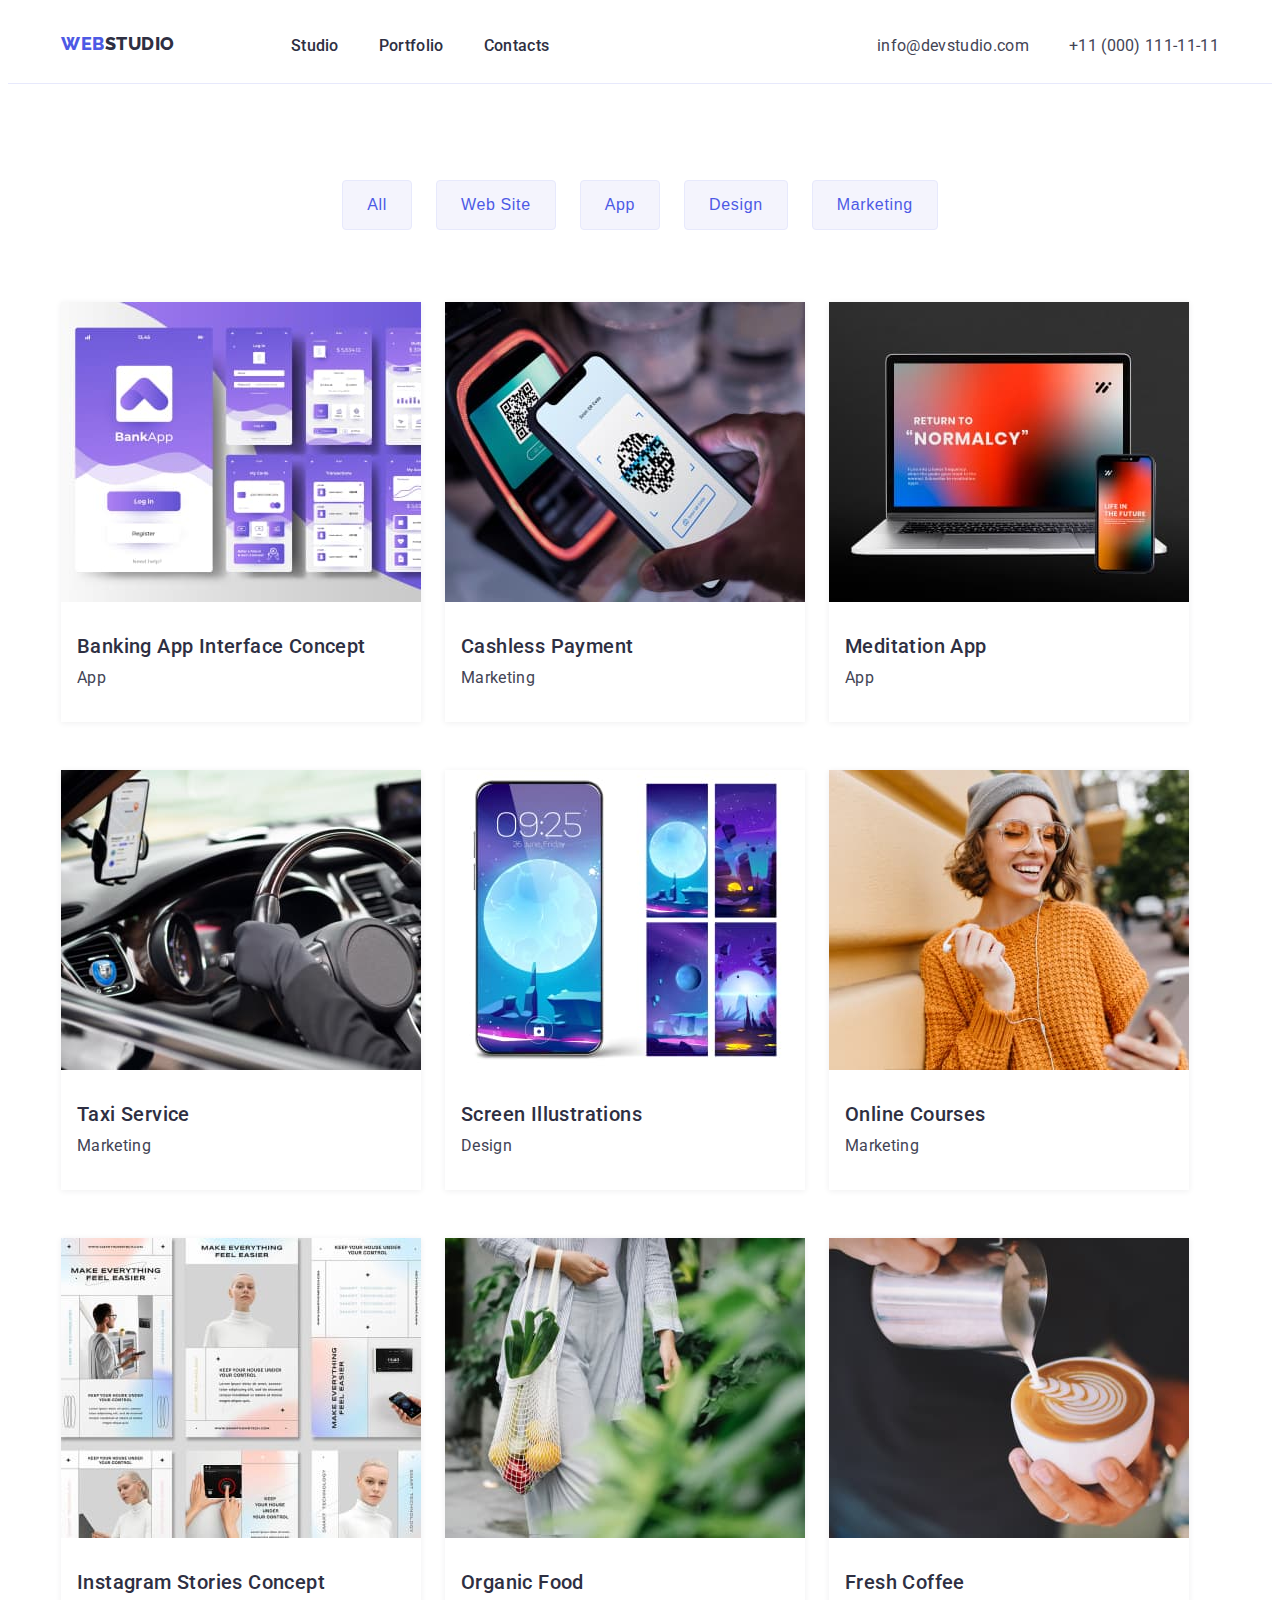
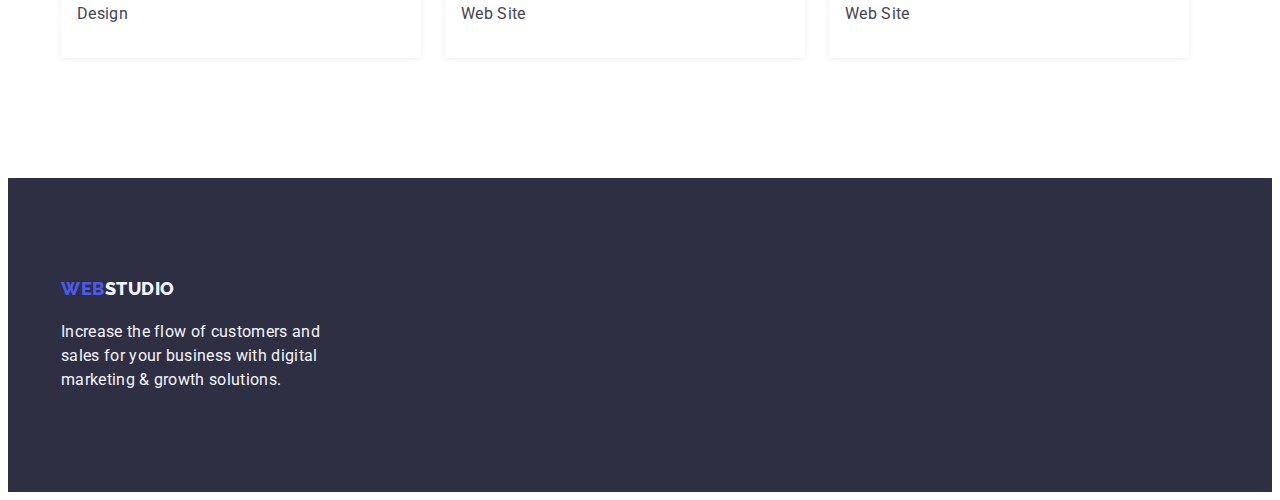
==== portfolio.html @ 256181fe "hw3" ====
<!DOCTYPE html>
<html lang="en">
  <head>
    <meta charset="UTF-8" />
    <meta name="viewport" content="width=device-width, initial-scale=1.0" />
    <title>20-10-2023HW</title>
    <link rel="preconnect" href="https://fonts.googleapis.com" />
    <link rel="preconnect" href="https://fonts.gstatic.com" crossorigin />
    <link
      href="https://fonts.googleapis.com/css2?family=Raleway:wght@800&family=Roboto:wght@400;500;700;900&display=swap"
      rel="stylesheet"
    />
    <link rel="stylesheet" href="./css/styles.css" />
    <link
      rel="stylesheet"
      href="https://cdnjs.cloudflare.com/ajax/libs/modern-normalize/2.0.0/modern-normalize.min.css"
      integrity="sha512-4xo8blKMVCiXpTaLzQSLSw3KFOVPWhm/TRtuPVc4WG6kUgjH6J03IBuG7JZPkcWMxJ5huwaBpOpnwYElP/m6wg=="
      crossorigin="anonymous"
      referrerpolicy="no-referrer"
    />
  </head>
  <body>
    <header class="header">
      <div class="container nav-container">
        <nav>
          <ul class="list nav-list">
            <li class="nav-list-item">
              <a href="index.html" class="link logo">WEB<span class="toplogo">STUDIO</span></a>
            </li>
            <li class="nav-list-item">
              <a href="studio.html" class="link nav-list-link">Studio</a>
            </li>
            <li class="nav-list-item">
              <a href="portfolio.html" class="link nav-list-link">Portfolio</a>
            </li>
            <li class="nav-list-item">
              <a href="contacts.html" class="link nav-list-link">Contacts</a>
            </li>
          </ul>
        </nav>
        <ul class="list contact-list">
          <li>
            <a href="mailto:info@devstudio.com" class="link contact-list-item"
              >info@devstudio.com</a
            >
          </li>
          <li>
            <a href="tel:+110001111111" class="link contact-list-item">+11 (000) 111-11-11</a>
          </li>
        </ul>
      </div>
    </header>
    <main>
      <section>
        <h2 hidden>Portfolio buttons filtr</h2>
        <ul class="list filtr-list">
          <li><button type="button" class="filtr-button">All</button></li>
          <li><button type="button" class="filtr-button">Web Site</button></li>
          <li><button type="button" class="filtr-button">App</button></li>
          <li><button type="button" class="filtr-button">Design</button></li>
          <li><button type="button" class="filtr-button">Marketing</button></li>
        </ul>
      </section>
      <section>
        <div class="container">
          <h1 hidden>Portfolio list</h1>
          <ul class="list portfolio-list">
            <li>
              <img src="./images/portfolio-images/img.jpg" alt="Banking app" />
              <div class="portfolio-text">
                <h2 class="h3">Banking App Interface Concept</h2>
                <p>App</p>
              </div>
            </li>
            <li>
              <img src="./images/portfolio-images/img2.jpg" alt="Customer pay by phone" />
              <div class="portfolio-text">
                <h2 class="h3">Cashless Payment</h2>
                <p>Marketing</p>
              </div>
            </li>
            <li>
              <img src="./images/portfolio-images/img3.jpg" alt="laptope and phone" />
              <div class="portfolio-text">
                <h2 class="h3">Meditation App</h2>
                <p>App</p>
              </div>
            </li>
            <li>
              <img src="./images/portfolio-images/img4.jpg" alt="Car inside" />
              <div class="portfolio-text">
                <h2 class="h3">Taxi Service</h2>
                <p>Marketing</p>
              </div>
            </li>
            <li>
              <img src="./images/portfolio-images/img5.jpg" alt="Phone screen" />
              <div class="portfolio-text">
                <h2 class="h3">Screen Illustrations</h2>
                <p>Design</p>
              </div>
            </li>
            <li>
              <img src="./images/portfolio-images/img6.jpg" alt="Laughing girl" />
              <div class="portfolio-text">
                <h2 class="h3">Online Courses</h2>
                <p>Marketing</p>
              </div>
            </li>
            <li>
              <img src="./images/portfolio-images/img7.jpg" alt="Instagram stories" />
              <div class="portfolio-text">
                <h2 class="h3">Instagram Stories Concept</h2>
                <p>Design</p>
              </div>
            </li>
            <li>
              <img src="./images/portfolio-images/img8.jpg" alt="girl with fruicts" />
              <div class="portfolio-text">
                <h2 class="h3">Organic Food</h2>
                <p>Web Site</p>
              </div>
            </li>
            <li>
              <img src="./images/portfolio-images/img9.jpg" alt="latte art" />
              <div class="portfolio-text">
                <h2 class="h3">Fresh Coffee</h2>
                <p>Web Site</p>
              </div>
            </li>
          </ul>
        </div>
      </section>
    </main>
    <footer class="footer">
      <div class="container">
        <div>
          <a href="./index.html" class="logo link">WEB<span class="bot-logo">STUDIO</span></a>
          <p class="bot-text">
            Increase the flow of customers and sales for your business with digital marketing &
            growth solutions.
          </p>
        </div>
      </div>
    </footer>
  </body>
</html>
---- css/styles.css ----
:root {
  --color-iris-primaryBrand: #4d5ae5;
  --color-ocean-pressedSeat: #404bbf;
  --color-navyBlue-Dark: #2e2f42;
  --color-Green-Success: #31d0aa;
  --color-Slate-text: #434455;
  --color-lightSlate-Subtletext: #8e8f99;
  --color-cornflower-accent: #e7e9fc;
  --color-cloud-light: #f4f4fd;
  --color-navybluemodal-modalOverlay: #2e2f42;
  --color-white: #ffffff;
  --main-font: 'Roboto', sans-serif;
}

body {
  font-family: var(--main-font);
  font-size: 16px;
  font-style: normal;
  font-weight: 400;
  line-height: 1.5;
  letter-spacing: 0.32px;

  color: var(--color-Slate-text);
}
/* Ult */
.link {
  text-decoration: none;
}

.list {
  list-style: none;
}

.container {
  width: 1158px;
  padding-left: 15px;
  padding-right: 15px;
  margin-left: auto;
  margin-right: auto;
}

h1,
h2,
h3,
h4,
p,
ul {
  margin: 0;
  padding: 0;
}

button {
  cursor: pointer;
}

img {
  display: block;
}

.section {
  padding-top: 120px;
  padding-bottom: 120px;
}
/* /Ult */

/* Header  */

.header {
  border-bottom: 1px solid var(--color-cornflower-accent);
}

.nav-container {
  display: flex;
}

.logo {
  font-family: 'Raleway', sans-serif;
  font-size: 18px;
  font-weight: 800;
  line-height: 1.16;
  letter-spacing: 0.54px;
  text-transform: uppercase;
  color: var(--color-iris-primaryBrand);
}

.toplogo {
  color: var(--color-navyBlue-Dark);
}

.nav-list {
  display: flex;
}

.nav-list-item > .link:hover,
.nav-list-item > .link:focus {
  color: var(--color-Slate-text);
}

.nav-list-item > .link:active,
.contact-list-item:active {
  color: var(--color-iris-primaryBrand);
}

.nav-list-item:first-child {
  margin-right: 76px;
}

.nav-list-item > .link {
  display: inline-block;
  padding-top: 25.5px;
  padding-bottom: 25.5px;
}

.nav-list-item:not(:first-child) {
  margin-left: 40px;
}

.nav-list-link {
  color: var(--NAVY-BLUE, #2e2f42);
  font-weight: 500;
  line-height: 1.5;
  letter-spacing: 0.32px;
}

.contact-list {
  display: flex;
  margin-left: auto;
}

.contact-list-item {
  display: inline-block;
  padding-top: 25.5px;
  padding-bottom: 25.5px;
  color: inherit;
}

.contact-list-item:last-child {
  margin-left: 40px;
}
/* /header  */
/* Hero  */
.h1 {
  display: block;
  width: 496px;
  margin-left: auto;
  margin-right: auto;
  text-align: center;
  font-size: 56px;
  font-weight: 700;
  line-height: 1.07;
  letter-spacing: 1.12px;
  color: var(--color-white);
}

.hero-section {
  background-color: var(--color-navyBlue-Dark);
  padding-top: 188px;
  padding-left: 15px;
  padding-right: 15px;
  padding-bottom: 188px;
}

.heroButton {
  display: block;
  margin-left: auto;
  margin-right: auto;
  margin-top: 48px;
  padding: 16px 32px;
  border-radius: 4px;
  border: none;
  box-shadow: 0px 4px 4px 0px rgba(0, 0, 0, 0.15);

  color: var(--color-white);
  background-color: var(--color-iris-primaryBrand);
  font-size: 16px;
  font-weight: 500;
  line-height: 1.5;
  letter-spacing: 0.64px;
  cursor: pointer;
}

.heroButton:hover,
.heroButton:focus {
  box-shadow: 0px 2px 1px 0px rgba(46, 47, 66, 0.08), 0px 1px 1px 0px rgba(46, 47, 66, 0.16),
    0px 1px 6px 0px rgba(46, 47, 66, 0.08);
}

.heroButton:active {
  background: #404bbf;

  box-shadow: 0px 4px 4px 0px rgba(0, 0, 0, 0.15);
}
/* /Hero  */
/* Oportunities  */

.oportunities-list {
  display: flex;
  column-gap: 24px;
}

.oportunities-list .h3 {
  margin-bottom: 8px;
}

.oportunities-text {
  display: block;
  width: 264px;
}

.h3 {
  color: var(--color-navyBlue-Dark);
  font-size: 20px;
  font-weight: 500;
  line-height: 1.2;
  letter-spacing: 0.4px;
}
/* /Oportunities  */
/* What are we doing */

.photo-list {
  display: flex;
  column-gap: 24px;
  justify-content: center;
  margin-top: 72px;
  padding-bottom: 120px;
}
.h2 {
  text-align: center;
  font-size: 36px;
  font-weight: 700;
  line-height: 1.11;
  letter-spacing: 0.72px;
  text-transform: capitalize;
  color: var(--color-navyBlue-Dark);
}
/* /What are we doing */
/* Our team */

.team-section {
  background-color: var(--color-cloud-light);
}

.team-text {
  padding: 32px 16px;
  background-color: var(--color-white);
  border-bottom-left-radius: 4px;
  border-bottom-right-radius: 4px;
}

.team-text > .h3 {
  margin-bottom: 8px;
}
.team-list {
  display: flex;
  column-gap: 24px;
  margin-top: 72px;
}

.team-list-item {
  text-align: center;
  box-shadow: 0px 2px 1px 0px rgba(46, 47, 66, 0.08), 0px 1px 1px 0px rgba(46, 47, 66, 0.16),
    0px 1px 6px 0px rgba(46, 47, 66, 0.08);
}
/* /Our team */
/* Footer */
.bot-logo,
.bot-text {
  color: var(--color-cloud-light);
}

.bot-text {
  display: block;
  width: 264px;
  margin-top: 17.5px;
}
.footer {
  background-color: var(--color-navyBlue-Dark);
  padding-top: 100px;
  padding-bottom: 100px;
}

/* /Footer  */

/* Filtr buttons  */

.filtr-list {
  display: flex;
  justify-content: center;
  column-gap: 24px;
  margin-top: 96px;
  margin-bottom: 72px;
}
.filtr-button {
  padding: 12px 24px;

  font-size: 16px;
  font-weight: 500;
  line-height: 1.5;
  letter-spacing: 0.64px;

  border: 1px solid var(--color-cornflower-accent);
  border-radius: 4px;
  color: var(--color-iris-primaryBrand);
  background-color: var(--color-cloud-light);
  cursor: pointer;
}

.filtr-button:hover,
.filtr-button:focus {
  color: var(--color-white);
  background: var(--IRIS, #4d5ae5);
  box-shadow: 0px 2px 2px 0px rgba(0, 0, 0, 0.12), 0px 2px 1px 0px rgba(0, 0, 0, 0.08),
    0px 3px 1px 0px rgba(0, 0, 0, 0.1);
}
/* /Filtr Buttons  */

/* Portfolio list  */

.portfolio-list {
  display: flex;
  flex-wrap: wrap;
  gap: 48px 24px;
  margin-bottom: 120px;
}

.portfolio-list li:hover,
.portfolio-list li:focus {
  box-shadow: 0px 2px 1px 0px rgba(46, 47, 66, 0.08), 0px 1px 1px 0px rgba(46, 47, 66, 0.16),
    0px 1px 6px 0px rgba(46, 47, 66, 0.08);
}

.portfolio-list li {
  box-shadow: 0px 1px 6px 0px rgba(46, 47, 66, 0.08);
}

.portfolio-text {
  padding: 32px 16px;
}

.portfolio-text > .h3 {
  margin-bottom: 8px;
}

/* /Portfolio list  */
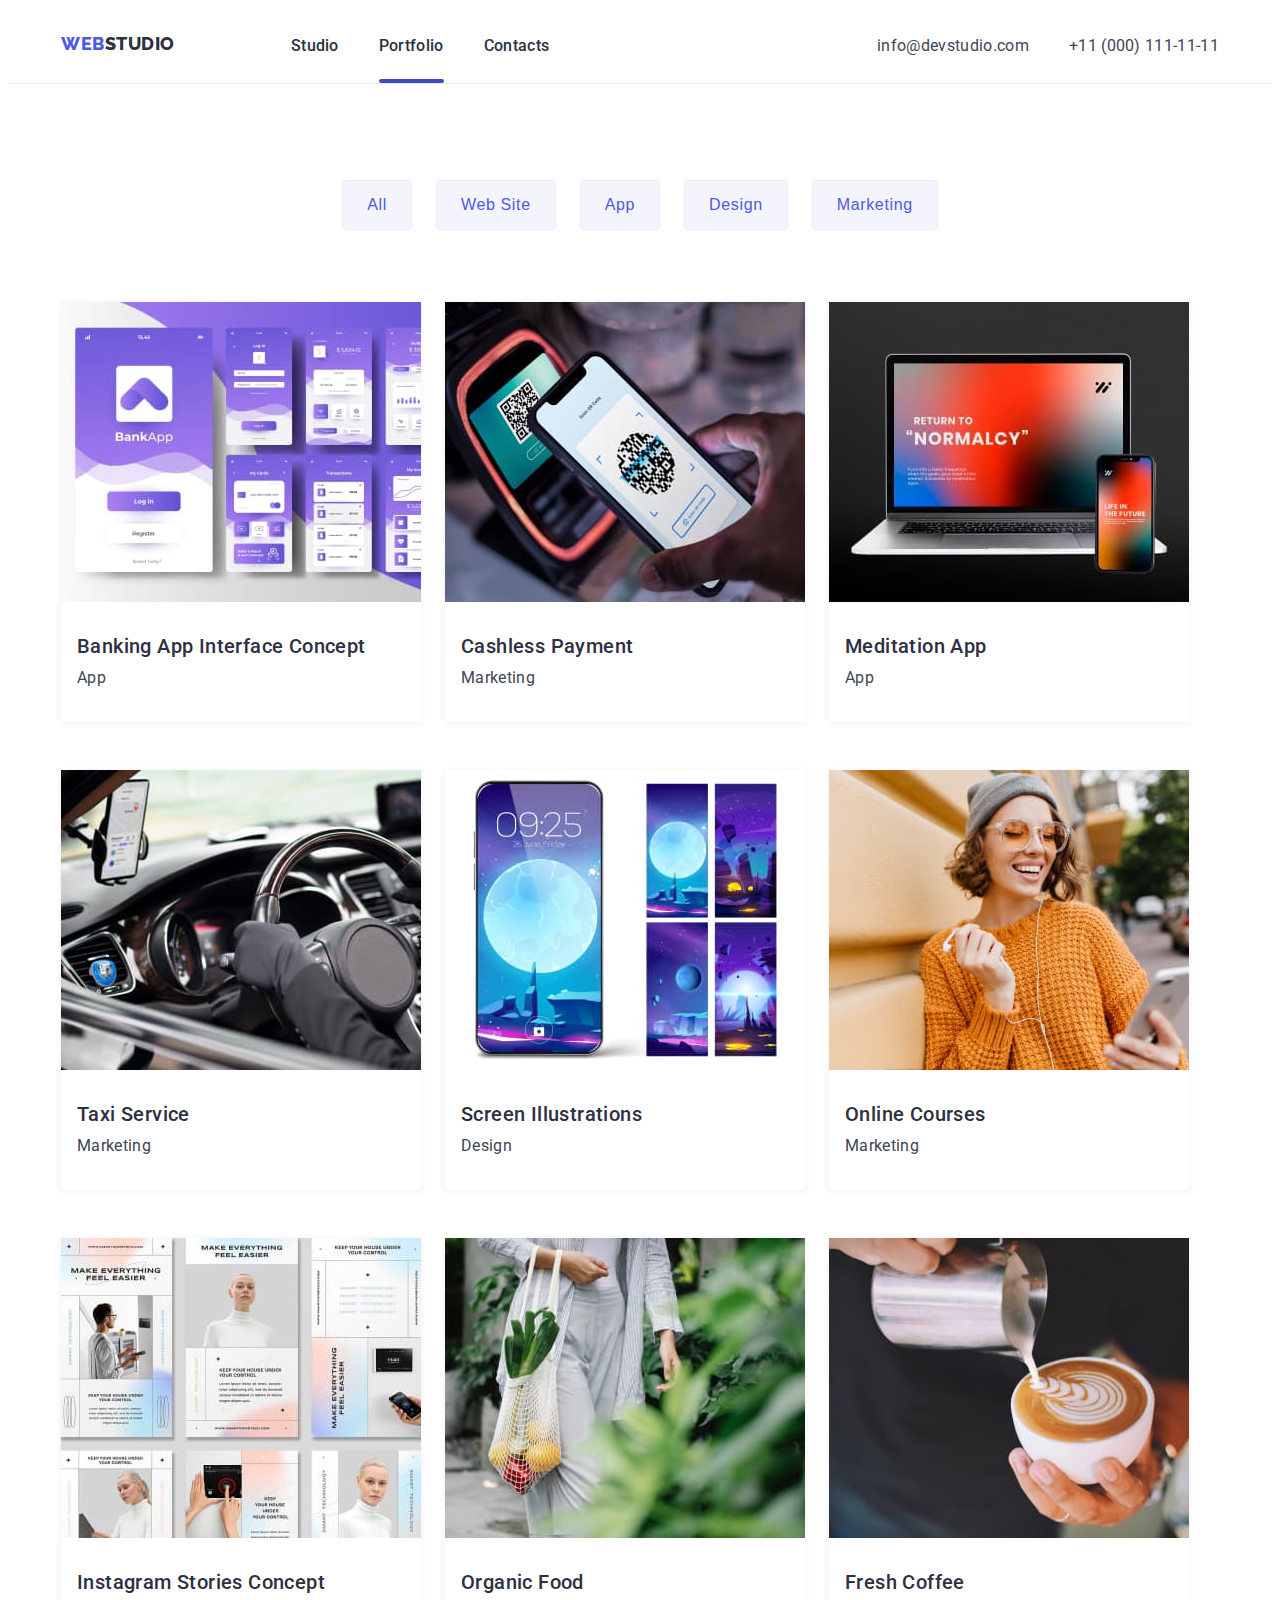
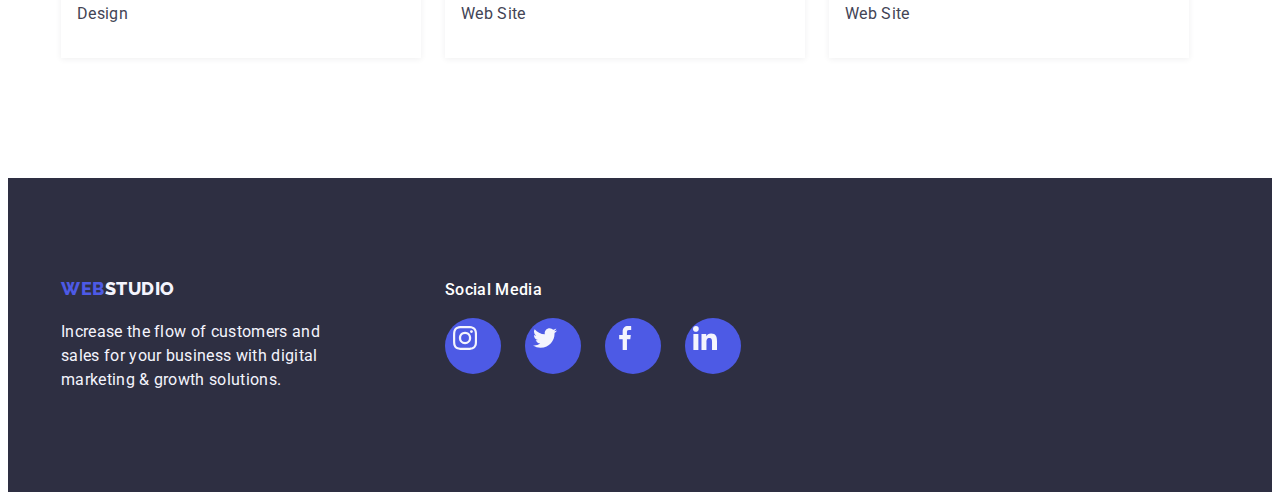
==== commit ba8c5ec0: "hw4" ====
--- a/portfolio.html
+++ b/portfolio.html
@@ -28,9 +28,9 @@
               <a href="index.html" class="link logo">WEB<span class="toplogo">STUDIO</span></a>
             </li>
             <li class="nav-list-item">
-              <a href="studio.html" class="link nav-list-link">Studio</a>
+              <a href="index.html" class="link nav-list-link">Studio</a>
             </li>
-            <li class="nav-list-item">
+            <li class="nav-list-item active">
               <a href="portfolio.html" class="link nav-list-link">Portfolio</a>
             </li>
             <li class="nav-list-item">
@@ -133,7 +133,7 @@
       </section>
     </main>
     <footer class="footer">
-      <div class="container">
+      <div class="container footer-container">
         <div>
           <a href="./index.html" class="logo link">WEB<span class="bot-logo">STUDIO</span></a>
           <p class="bot-text">
@@ -141,6 +141,39 @@
             growth solutions.
           </p>
         </div>
+        <div>
+          <h3 class="footerh3">Social Media</h3>
+          <ul class="social-list list">
+            <li class="social-list-item footer-social-items">
+              <a href="" class="social-list-link footer-social-links">
+                <svg class="social-list-icon footer-social-icons">
+                  <use href="./images/svg/symbol-defs.svg#instagram"></use>
+                </svg>
+              </a>
+            </li>
+            <li class="social-list-item">
+              <a href="" class="social-list-link footer-social-links">
+                <svg class="social-list-icon footer-social-icons">
+                  <use href="./images/svg/symbol-defs.svg#twitter"></use>
+                </svg>
+              </a>
+            </li>
+            <li class="social-list-item">
+              <a href="" class="social-list-link footer-social-links">
+                <svg class="social-list-icon footer-social-icons">
+                  <use href="./images/svg/symbol-defs.svg#facebook"></use>
+                </svg>
+              </a>
+            </li>
+            <li class="social-list-item">
+              <a href="" class="social-list-link footer-social-links">
+                <svg class="social-list-icon footer-social-icons">
+                  <use href="./images/svg/symbol-defs.svg#linkedin"></use>
+                </svg>
+              </a>
+            </li>
+          </ul>
+        </div>
       </div>
     </footer>
   </body>
--- a/css/styles.css
+++ b/css/styles.css
@@ -53,7 +53,8 @@
   cursor: pointer;
 }
 
-img {
+img,
+svg {
   display: block;
 }
 
@@ -105,10 +106,19 @@
   margin-right: 76px;
 }
 
+.nav-list-item.active::after {
+  content: '';
+  display: block;
+  width: 100%;
+  height: 4px;
+  border-radius: 2px;
+  background-color: var(--color-ocean-pressedSeat);
+}
+
 .nav-list-item > .link {
-  display: inline-block;
+  display: block;
   padding-top: 25.5px;
-  padding-bottom: 25.5px;
+  padding-bottom: 21.5px;
 }
 
 .nav-list-item:not(:first-child) {
@@ -153,6 +163,11 @@
 }
 
 .hero-section {
+  background-image: linear-gradient(rgba(46, 47, 66, 0.7), rgba(46, 47, 66, 0.7)),
+    url('../images/portfolio-images/people-office\ 1.jpg');
+  background-repeat: no-repeat;
+  background-size: cover;
+  background-position: center;
   background-color: var(--color-navyBlue-Dark);
   padding-top: 188px;
   padding-left: 15px;
@@ -192,6 +207,34 @@
 }
 /* /Hero  */
 /* Oportunities  */
+
+.oportunities-list-item::before {
+  content: '';
+  display: block;
+  width: 264px;
+  height: 112px;
+  margin-bottom: 8px;
+
+  background-repeat: no-repeat;
+  background-position: center;
+  background-color: var(--color-cloud-light);
+}
+
+.oportunities-list-item.antenna::before {
+  background-image: url('../images/svg/antenna.svg');
+}
+
+.oportunities-list-item.clock::before {
+  background-image: url('../images/svg/clock.svg');
+}
+
+.oportunities-list-item.diagram::before {
+  background-image: url('../images/svg/diagram.svg');
+}
+
+.oportunities-list-item.astronaut::before {
+  background-image: url('../images/svg/astronaut.svg');
+}
 
 .oportunities-list {
   display: flex;
@@ -261,7 +304,56 @@
   box-shadow: 0px 2px 1px 0px rgba(46, 47, 66, 0.08), 0px 1px 1px 0px rgba(46, 47, 66, 0.16),
     0px 1px 6px 0px rgba(46, 47, 66, 0.08);
 }
+
+.social-list {
+  display: flex;
+  column-gap: 24px;
+  margin-top: 8px;
+}
+
+.social-list-link {
+  display: block;
+  border-radius: 50%;
+  width: 40px;
+  height: 40px;
+  padding: 12px;
+  background-color: var(--color-iris-primaryBrand);
+  background-position: center;
+}
+
+.social-list-link:hover,
+.social-list-link:focus {
+  background-color: var(--color-ocean-pressedSeat);
+}
+
+.social-list-icon {
+  fill: #f4f4fd;
+  width: 16px;
+  height: 16px;
+}
 /* /Our team */
+/* Customers list  */
+.customers-list {
+  display: flex;
+  column-gap: 24px;
+  justify-content: center;
+  margin-top: 72px;
+}
+
+.customers-icon {
+  border: 1px solid var(--color-lightSlate-Subtletext);
+  fill: #8e8f99;
+  border-radius: 4px;
+  padding: 16px 32px;
+  width: 168px;
+  height: 88px;
+}
+
+.customers-icon:hover {
+  border-color: var(--color-ocean-pressedSeat);
+  fill: var(--color-ocean-pressedSeat);
+}
+/* /Customers list  */
 /* Footer */
 .bot-logo,
 .bot-text {
@@ -279,6 +371,31 @@
   padding-bottom: 100px;
 }
 
+.footer-container {
+  display: flex;
+  column-gap: 120px;
+}
+
+.footerh3 {
+  font-size: 16px;
+  font-weight: 500;
+  color: var(--color-white);
+  margin-bottom: 16px;
+}
+
+.footer-social-icons {
+  width: 24px;
+  height: 24px;
+}
+
+.footer-social-links {
+  padding: 8px;
+}
+
+.footer-social-links:hover,
+.footer-social-links:focus {
+  background-color: var(--color-Green-Success);
+}
 /* /Footer  */
 
 /* Filtr buttons  */
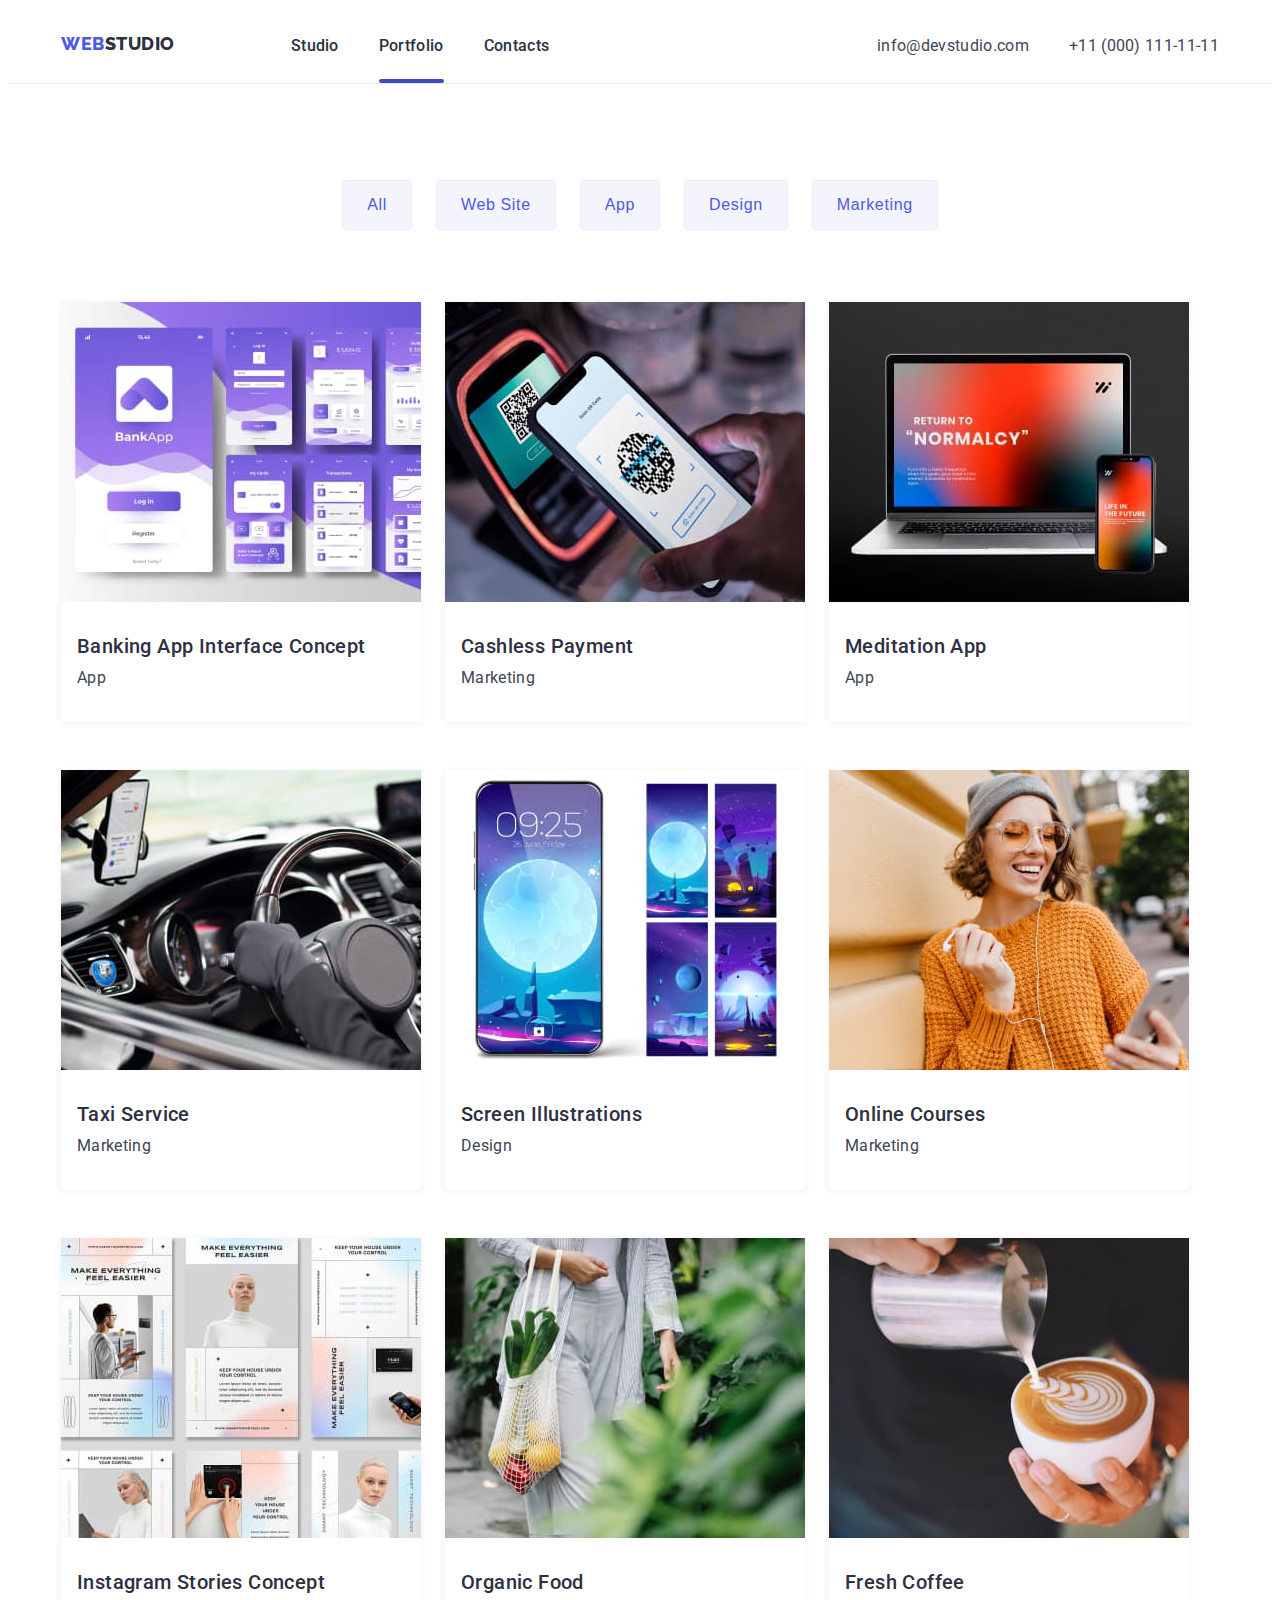
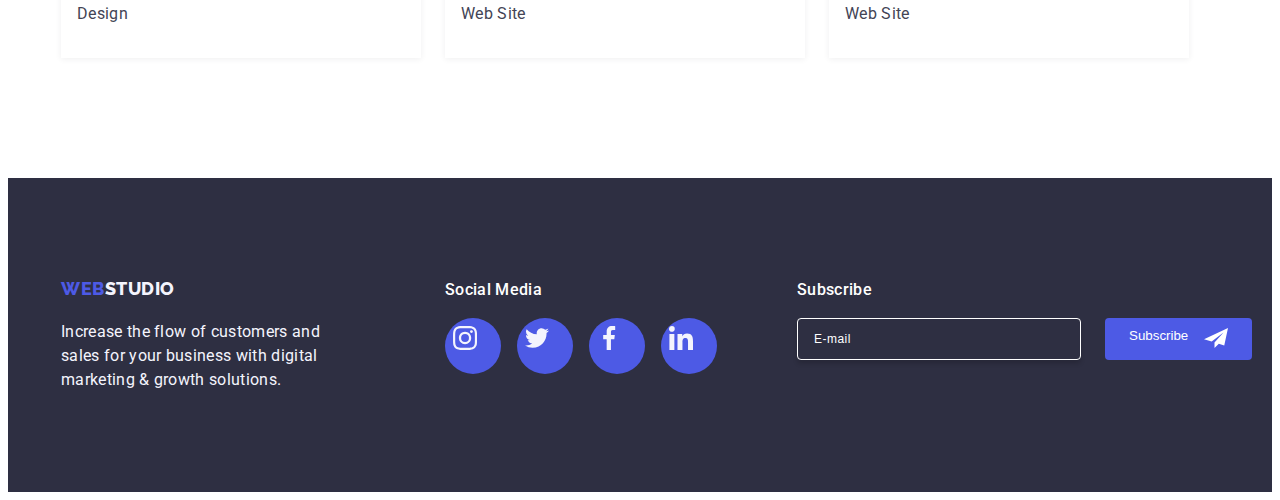
==== commit 80b5322f: "hw6" ====
--- a/portfolio.html
+++ b/portfolio.html
@@ -66,63 +66,135 @@
           <h1 hidden>Portfolio list</h1>
           <ul class="list portfolio-list">
             <li>
-              <img src="./images/portfolio-images/img.jpg" alt="Banking app" />
+              <div class="img-thumb">
+                <img src="./images/portfolio-images/img.jpg" alt="Banking app" />
+                <div class="overflow">
+                  <p class="overflow-text">
+                    14 Stylish and User-Friendly App Design Concepts · Task Manager App · Calorie
+                    Tracker App · Exotic Fruit Ecommerce App · Cloud Storage App
+                  </p>
+                </div>
+              </div>
               <div class="portfolio-text">
                 <h2 class="h3">Banking App Interface Concept</h2>
                 <p>App</p>
               </div>
             </li>
             <li>
-              <img src="./images/portfolio-images/img2.jpg" alt="Customer pay by phone" />
+              <div class="img-thumb">
+                <img src="./images/portfolio-images/img2.jpg" alt="Customer pay by phone" />
+                <div class="overflow">
+                  <p class="overflow-text">
+                    14 Stylish and User-Friendly App Design Concepts · Task Manager App · Calorie
+                    Tracker App · Exotic Fruit Ecommerce App · Cloud Storage App
+                  </p>
+                </div>
+              </div>
               <div class="portfolio-text">
                 <h2 class="h3">Cashless Payment</h2>
                 <p>Marketing</p>
               </div>
             </li>
             <li>
-              <img src="./images/portfolio-images/img3.jpg" alt="laptope and phone" />
+              <div class="img-thumb">
+                <img src="./images/portfolio-images/img3.jpg" alt="laptope and phone" />
+                <div class="overflow">
+                  <p class="overflow-text">
+                    14 Stylish and User-Friendly App Design Concepts · Task Manager App · Calorie
+                    Tracker App · Exotic Fruit Ecommerce App · Cloud Storage App
+                  </p>
+                </div>
+              </div>
               <div class="portfolio-text">
                 <h2 class="h3">Meditation App</h2>
                 <p>App</p>
               </div>
             </li>
             <li>
-              <img src="./images/portfolio-images/img4.jpg" alt="Car inside" />
+              <div class="img-thumb">
+                <img src="./images/portfolio-images/img4.jpg" alt="Car inside" />
+                <div class="overflow">
+                  <p class="overflow-text">
+                    14 Stylish and User-Friendly App Design Concepts · Task Manager App · Calorie
+                    Tracker App · Exotic Fruit Ecommerce App · Cloud Storage App
+                  </p>
+                </div>
+              </div>
               <div class="portfolio-text">
                 <h2 class="h3">Taxi Service</h2>
                 <p>Marketing</p>
               </div>
             </li>
             <li>
-              <img src="./images/portfolio-images/img5.jpg" alt="Phone screen" />
+              <div class="img-thumb">
+                <img src="./images/portfolio-images/img5.jpg" alt="Phone screen" />
+                <div class="overflow">
+                  <p class="overflow-text">
+                    14 Stylish and User-Friendly App Design Concepts · Task Manager App · Calorie
+                    Tracker App · Exotic Fruit Ecommerce App · Cloud Storage App
+                  </p>
+                </div>
+              </div>
               <div class="portfolio-text">
                 <h2 class="h3">Screen Illustrations</h2>
                 <p>Design</p>
               </div>
             </li>
             <li>
-              <img src="./images/portfolio-images/img6.jpg" alt="Laughing girl" />
+              <div class="img-thumb">
+                <img src="./images/portfolio-images/img6.jpg" alt="Laughing girl" />
+                <div class="overflow">
+                  <p class="overflow-text">
+                    14 Stylish and User-Friendly App Design Concepts · Task Manager App · Calorie
+                    Tracker App · Exotic Fruit Ecommerce App · Cloud Storage App
+                  </p>
+                </div>
+              </div>
               <div class="portfolio-text">
                 <h2 class="h3">Online Courses</h2>
                 <p>Marketing</p>
               </div>
             </li>
             <li>
-              <img src="./images/portfolio-images/img7.jpg" alt="Instagram stories" />
+              <div class="img-thumb">
+                <img src="./images/portfolio-images/img7.jpg" alt="Instagram stories" />
+                <div class="overflow">
+                  <p class="overflow-text">
+                    14 Stylish and User-Friendly App Design Concepts · Task Manager App · Calorie
+                    Tracker App · Exotic Fruit Ecommerce App · Cloud Storage App
+                  </p>
+                </div>
+              </div>
               <div class="portfolio-text">
                 <h2 class="h3">Instagram Stories Concept</h2>
                 <p>Design</p>
               </div>
             </li>
             <li>
-              <img src="./images/portfolio-images/img8.jpg" alt="girl with fruicts" />
+              <div class="img-thumb">
+                <img src="./images/portfolio-images/img8.jpg" alt="girl with fruicts" />
+                <div class="overflow">
+                  <p class="overflow-text">
+                    14 Stylish and User-Friendly App Design Concepts · Task Manager App · Calorie
+                    Tracker App · Exotic Fruit Ecommerce App · Cloud Storage App
+                  </p>
+                </div>
+              </div>
               <div class="portfolio-text">
                 <h2 class="h3">Organic Food</h2>
                 <p>Web Site</p>
               </div>
             </li>
             <li>
-              <img src="./images/portfolio-images/img9.jpg" alt="latte art" />
+              <div class="img-thumb">
+                <img src="./images/portfolio-images/img9.jpg" alt="latte art" />
+                <div class="overflow">
+                  <p class="overflow-text">
+                    14 Stylish and User-Friendly App Design Concepts · Task Manager App · Calorie
+                    Tracker App · Exotic Fruit Ecommerce App · Cloud Storage App
+                  </p>
+                </div>
+              </div>
               <div class="portfolio-text">
                 <h2 class="h3">Fresh Coffee</h2>
                 <p>Web Site</p>
@@ -134,16 +206,16 @@
     </main>
     <footer class="footer">
       <div class="container footer-container">
-        <div>
+        <div class="footer-flex">
           <a href="./index.html" class="logo link">WEB<span class="bot-logo">STUDIO</span></a>
           <p class="bot-text">
             Increase the flow of customers and sales for your business with digital marketing &
             growth solutions.
           </p>
         </div>
-        <div>
+        <div class="">
           <h3 class="footerh3">Social Media</h3>
-          <ul class="social-list list">
+          <ul class="social-list footer-social-list list">
             <li class="social-list-item footer-social-items">
               <a href="" class="social-list-link footer-social-links">
                 <svg class="social-list-icon footer-social-icons">
@@ -173,8 +245,23 @@
               </a>
             </li>
           </ul>
+        </div>
+        <div class="mail-form">
+          <form>
+            <label class="footer-label">Subscribe</label>
+            <div class="send-form">
+              <input type="email" name="email" placeholder="E-mail" class="footer-input" />
+              <button type="submit" class="bottom-btn">
+                Subscribe
+                <svg class="footer-icon">
+                  <use href="./images/svg/symbol-defs.svg#send"></use>
+                </svg>
+              </button>
+            </div>
+          </form>
         </div>
       </div>
     </footer>
+    <script src="./modal.js"></script>
   </body>
 </html>
--- a/css/styles.css
+++ b/css/styles.css
@@ -130,6 +130,8 @@
   font-weight: 500;
   line-height: 1.5;
   letter-spacing: 0.32px;
+
+  transition: color 250ms cubic-bezier(0.4, 0, 0.2, 1);
 }
 
 .contact-list {
@@ -142,6 +144,8 @@
   padding-top: 25.5px;
   padding-bottom: 25.5px;
   color: inherit;
+
+  transition: color 250ms cubic-bezier(0.4, 0, 0.2, 1);
 }
 
 .contact-list-item:last-child {
@@ -192,6 +196,9 @@
   line-height: 1.5;
   letter-spacing: 0.64px;
   cursor: pointer;
+
+  transition: background-color 250ms cubic-bezier(0.4, 0, 0.2, 1),
+    box-shadow 250ms cubic-bezier(0.4, 0, 0.2, 1);
 }
 
 .heroButton:hover,
@@ -319,6 +326,8 @@
   padding: 12px;
   background-color: var(--color-iris-primaryBrand);
   background-position: center;
+
+  transition: background-color 250ms cubic-bezier(0.4, 0, 0.2, 1);
 }
 
 .social-list-link:hover,
@@ -347,6 +356,9 @@
   padding: 16px 32px;
   width: 168px;
   height: 88px;
+
+  transition: fill 250ms cubic-bezier(0.4, 0, 0.2, 1),
+    border-color 250ms cubic-bezier(0.4, 0, 0.2, 1);
 }
 
 .customers-icon:hover {
@@ -354,6 +366,230 @@
   fill: var(--color-ocean-pressedSeat);
 }
 /* /Customers list  */
+/* Modal  */
+.modal {
+  width: 100vw;
+  height: 100vh;
+  background-color: rgba(46, 47, 66, 0.4);
+
+  position: fixed;
+  top: 0;
+  left: 0;
+
+  opacity: 1;
+  transition: opacity 250ms cubic-bezier(0.4, 0, 0.2, 1),
+    background-color 250ms cubic-bezier(0.4, 0, 0.2, 1);
+}
+
+.is-hidden {
+  visibility: hidden;
+  opacity: 0;
+  pointer-events: none;
+}
+
+.modal-form {
+  padding-left: 24px;
+  padding-right: 24px;
+  width: 408px;
+  height: 584px;
+  border-radius: 4px;
+  background-color: #fff;
+  position: absolute;
+  top: 50%;
+  left: 50%;
+
+  transform: translate(-50%, -50%);
+}
+
+.close-btn {
+  position: absolute;
+  right: 24px;
+  top: 24px;
+  width: 24px;
+  height: 24px;
+  border-radius: 50%;
+  border-color: rgba(0, 0, 0, 0.1);
+  background-color: var(--color-cornflower-accent);
+}
+
+.close-btn-icon {
+  width: 8px;
+  height: 8px;
+  fill: var(--color-navyBlue-Dark);
+}
+
+.close-btn:active {
+  background-color: var(--color-ocean-pressedSeat);
+  border-color: transparent;
+}
+
+.close-btn:active .close-btn-icon {
+  fill: var(--color-white);
+}
+
+.modal-h2 {
+  margin-top: 72px;
+  margin-bottom: 16px;
+  text-align: center;
+  font-size: 16px;
+  font-weight: 500;
+  color: var(--color-navybluemodal-modalOverlay);
+}
+
+.form {
+  display: flex;
+  flex-direction: column;
+}
+.form-field {
+  display: flex;
+  flex-direction: column;
+  position: relative;
+}
+
+.label-modal {
+  margin-bottom: 4px;
+  color: var(--color-lightSlate-Subtletext);
+
+  font-size: 12px;
+  font-style: normal;
+  font-weight: 400;
+  line-height: 1.16;
+  letter-spacing: 0.48px;
+}
+
+.label-modal + input {
+  border-radius: 4px;
+  border: 1px solid rgba(46, 47, 66, 0.4);
+  padding-top: 11px;
+  padding-bottom: 11px;
+  padding-left: 38px;
+
+  color: rgba(46, 47, 66, 0.4);
+  font-size: 12px;
+  font-weight: 400;
+  line-height: 1.16;
+  letter-spacing: 0.48px;
+}
+
+.modal-icon {
+  width: 18px;
+  height: 24px;
+  position: absolute;
+  bottom: 0;
+  left: 16px;
+  transform: translateY(-25%);
+}
+
+.comment {
+  border-radius: 4px;
+  border: 1px solid rgba(46, 47, 66, 0.4);
+  resize: none;
+  width: 360px;
+  height: 120px;
+  padding-left: 16px;
+  padding-top: 8px;
+
+  color: rgba(46, 47, 66, 0.4);
+  font-size: 12px;
+  font-weight: 400;
+  line-height: 1.16;
+  letter-spacing: 0.48px;
+}
+
+.comment::placeholder {
+  font-size: 12px;
+  font-weight: 400;
+  line-height: 1.16;
+  letter-spacing: 0.48px;
+}
+
+.form-field {
+  margin-bottom: 8px;
+}
+.input:focus-within,
+.textarea:focus-within {
+  border-color: var(--color-iris-primaryBrand);
+  outline: none;
+}
+
+.input:focus-within + .modal-icon {
+  fill: var(--color-iris-primaryBrand);
+}
+
+.checkbox-label {
+  display: flex;
+  align-items: flex-end;
+  column-gap: 8px;
+  margin-bottom: 24px;
+  color: var(--color-lightSlate-Subtletext);
+  font-size: 12px;
+
+  font-weight: 400;
+  line-height: 1.16;
+  letter-spacing: 0.48px;
+}
+
+.privacy {
+  color: var(--color-iris-primaryBrand);
+  font-size: 12px;
+  font-weight: 400;
+  line-height: 16px;
+  letter-spacing: 0.48px;
+  text-decoration-line: underline;
+}
+
+.checkbox {
+  appearance: none;
+}
+
+.checkbox2 {
+  width: 16px;
+  height: 16px;
+  border: 1px solid rgba(46, 47, 66, 0.4);
+  border-radius: 2px;
+}
+
+.checkbox:checked + .checkbox-label > .checkbox2 {
+  background-color: var(--color-ocean-pressedSeat);
+  background-image: url('../images/svg/Vector.svg');
+  background-position: center;
+  background-repeat: no-repeat;
+}
+
+.send-btn {
+  padding: 16px 32px;
+  border: none;
+  width: 169px;
+  margin-left: auto;
+  margin-right: auto;
+  border-radius: 4px;
+
+  background: var(--color-iris-primaryBrand);
+  box-shadow: 0px 4px 4px 0px rgba(0, 0, 0, 0.15);
+
+  color: var(--color-white);
+  text-align: center;
+  font-size: 16px;
+  font-weight: 500;
+  line-height: 1.5;
+  letter-spacing: 0.64px;
+
+  transition: box-shadow 250ms cubic-bezier(0.4, 0, 0.2, 1);
+}
+
+.send-btn:hover,
+.send-btn:focus {
+  box-shadow: 0px 2px 1px 0px rgba(46, 47, 66, 0.08), 0px 1px 1px 0px rgba(46, 47, 66, 0.16),
+    0px 1px 6px 0px rgba(46, 47, 66, 0.08);
+}
+
+.send-btn:active {
+  background: #404bbf;
+
+  box-shadow: 0px 4px 4px 0px rgba(0, 0, 0, 0.15);
+}
+
+/* /Modal  */
 /* Footer */
 .bot-logo,
 .bot-text {
@@ -373,7 +609,10 @@
 
 .footer-container {
   display: flex;
-  column-gap: 120px;
+}
+
+.footer-flex:first-child {
+  margin-right: 120px;
 }
 
 .footerh3 {
@@ -392,10 +631,76 @@
   padding: 8px;
 }
 
+.footer-social-list {
+  column-gap: 16px;
+}
+
 .footer-social-links:hover,
 .footer-social-links:focus {
   background-color: var(--color-Green-Success);
 }
+
+.mail-form {
+  margin-left: 80px;
+}
+
+.footer-label {
+  display: block;
+  margin-bottom: 16px;
+  color: var(--color-white);
+  font-weight: 500;
+}
+
+.footer-input {
+  color: var(--color-white);
+  font-size: 12px;
+  line-height: 2;
+  letter-spacing: 0.48px;
+  padding-top: 8px;
+  padding-bottom: 8px;
+  padding-left: 16px;
+
+  min-width: 264px;
+  background-color: transparent;
+  border: 1px solid var(--color-white);
+  box-shadow: 0px 4px 4px 0px rgba(0, 0, 0, 0.15);
+  border-radius: 4px;
+}
+
+.footer-input::placeholder {
+  color: var(--color-white);
+  font-size: 12px;
+  line-height: 2;
+  letter-spacing: 0.48px;
+
+  transition: color 250ms cubic-bezier(0.4, 0, 0.2, 1);
+}
+
+.bottom-btn {
+  display: flex;
+  column-gap: 16px;
+  background-color: var(--color-iris-primaryBrand);
+  padding: 8px 24px;
+  border: none;
+  border-radius: 4px;
+
+  color: var(--color-white);
+  text-align: center;
+  font-weight: 500;
+  line-height: 1.5;
+  letter-spacing: 0.64;
+}
+
+.footer-icon {
+  width: 24px;
+  height: 24px;
+}
+
+.send-form {
+  display: flex;
+  column-gap: 24px;
+}
+
 /* /Footer  */
 
 /* Filtr buttons  */
@@ -420,6 +725,10 @@
   color: var(--color-iris-primaryBrand);
   background-color: var(--color-cloud-light);
   cursor: pointer;
+
+  transition: color 250ms cubic-bezier(0.4, 0, 0.2, 1),
+    background-color 250ms cubic-bezier(0.4, 0, 0.2, 1),
+    box-shadow 250ms cubic-bezier(0.4, 0, 0.2, 1);
 }
 
 .filtr-button:hover,
@@ -448,6 +757,34 @@
 
 .portfolio-list li {
   box-shadow: 0px 1px 6px 0px rgba(46, 47, 66, 0.08);
+
+  transition: box-shadow 250ms cubic-bezier(0.4, 0, 0.2, 1);
+}
+
+.img-thumb {
+  position: relative;
+  overflow: hidden;
+}
+.overflow {
+  position: absolute;
+
+  left: 0;
+  top: 0;
+  width: 100%;
+  height: 100%;
+  background-color: var(--color-iris-primaryBrand);
+
+  transform: translateY(100%);
+  transition: transform 250ms cubic-bezier(0.4, 0, 0.2, 1);
+}
+
+.portfolio-list li:hover .overflow {
+  transform: translateY(0);
+}
+
+.overflow-text {
+  color: var(--color-cloud-light);
+  margin: 32px 40px 32px 40px;
 }
 
 .portfolio-text {
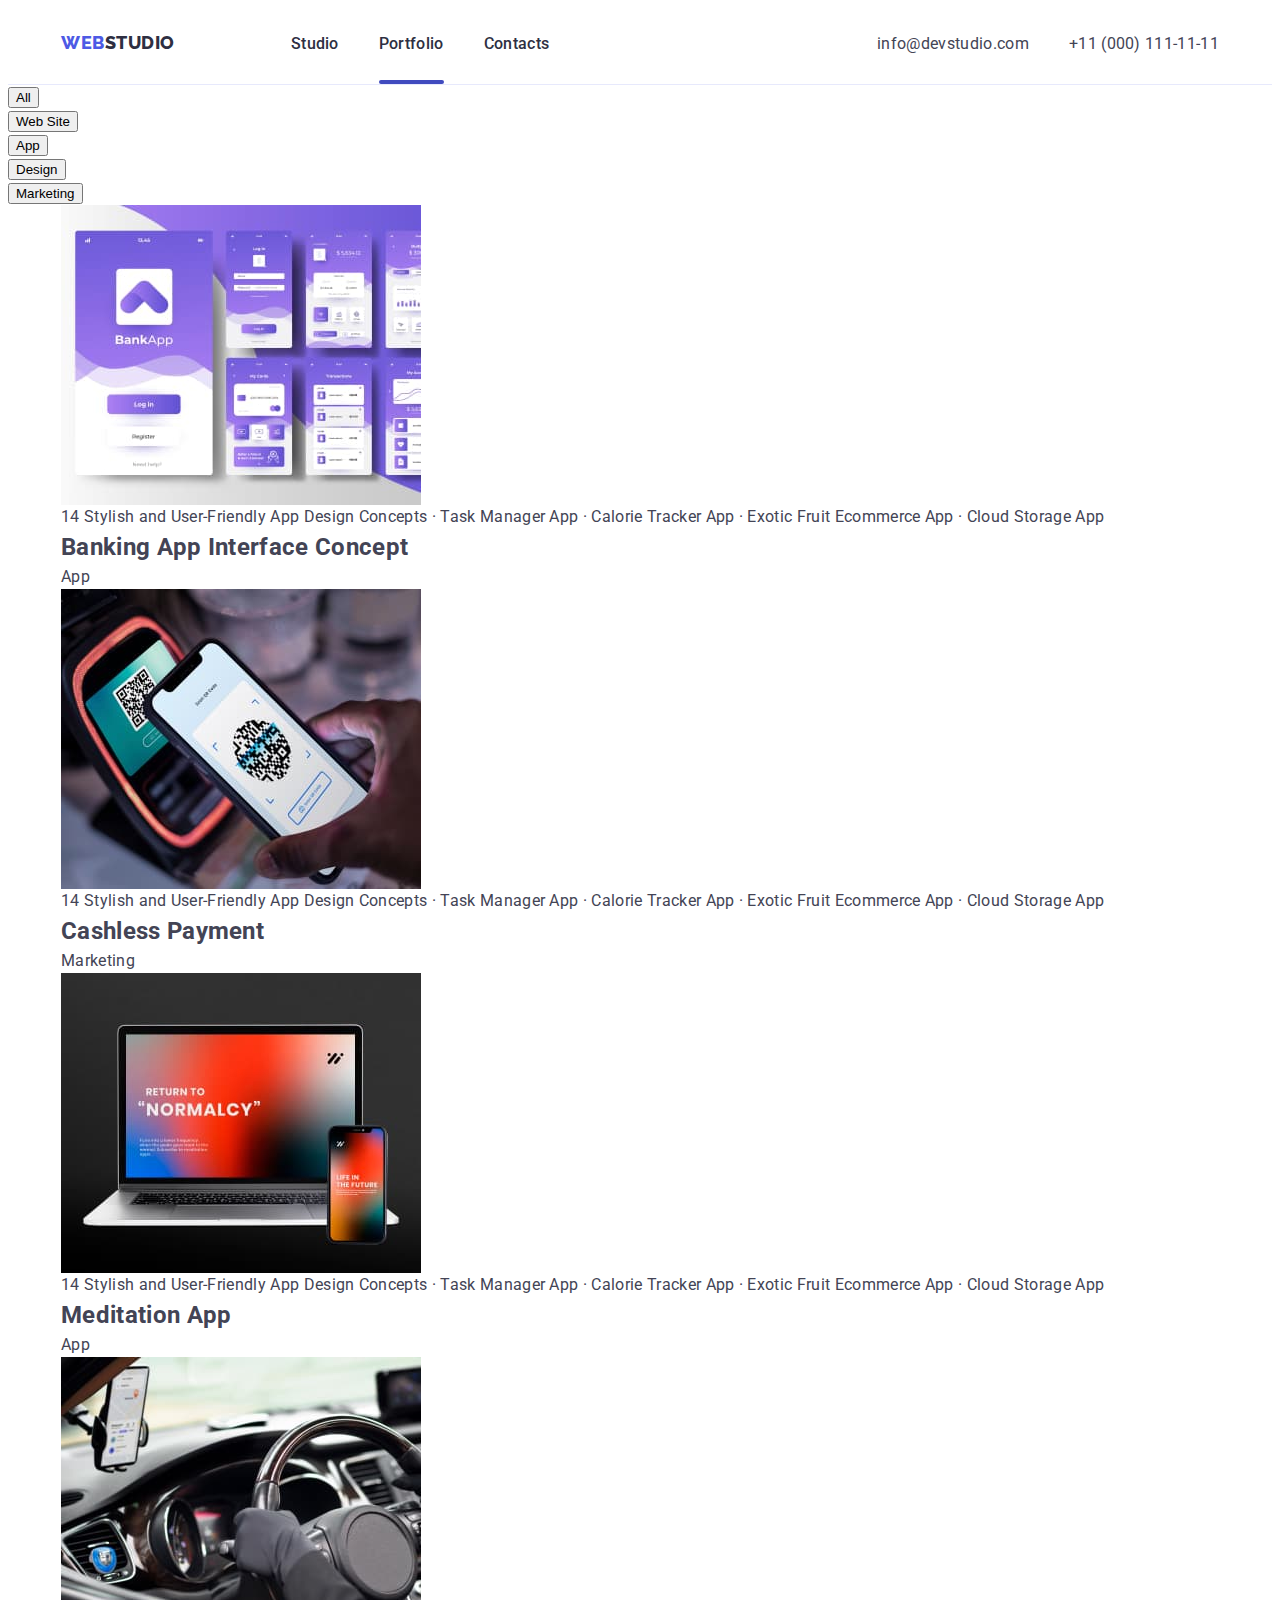
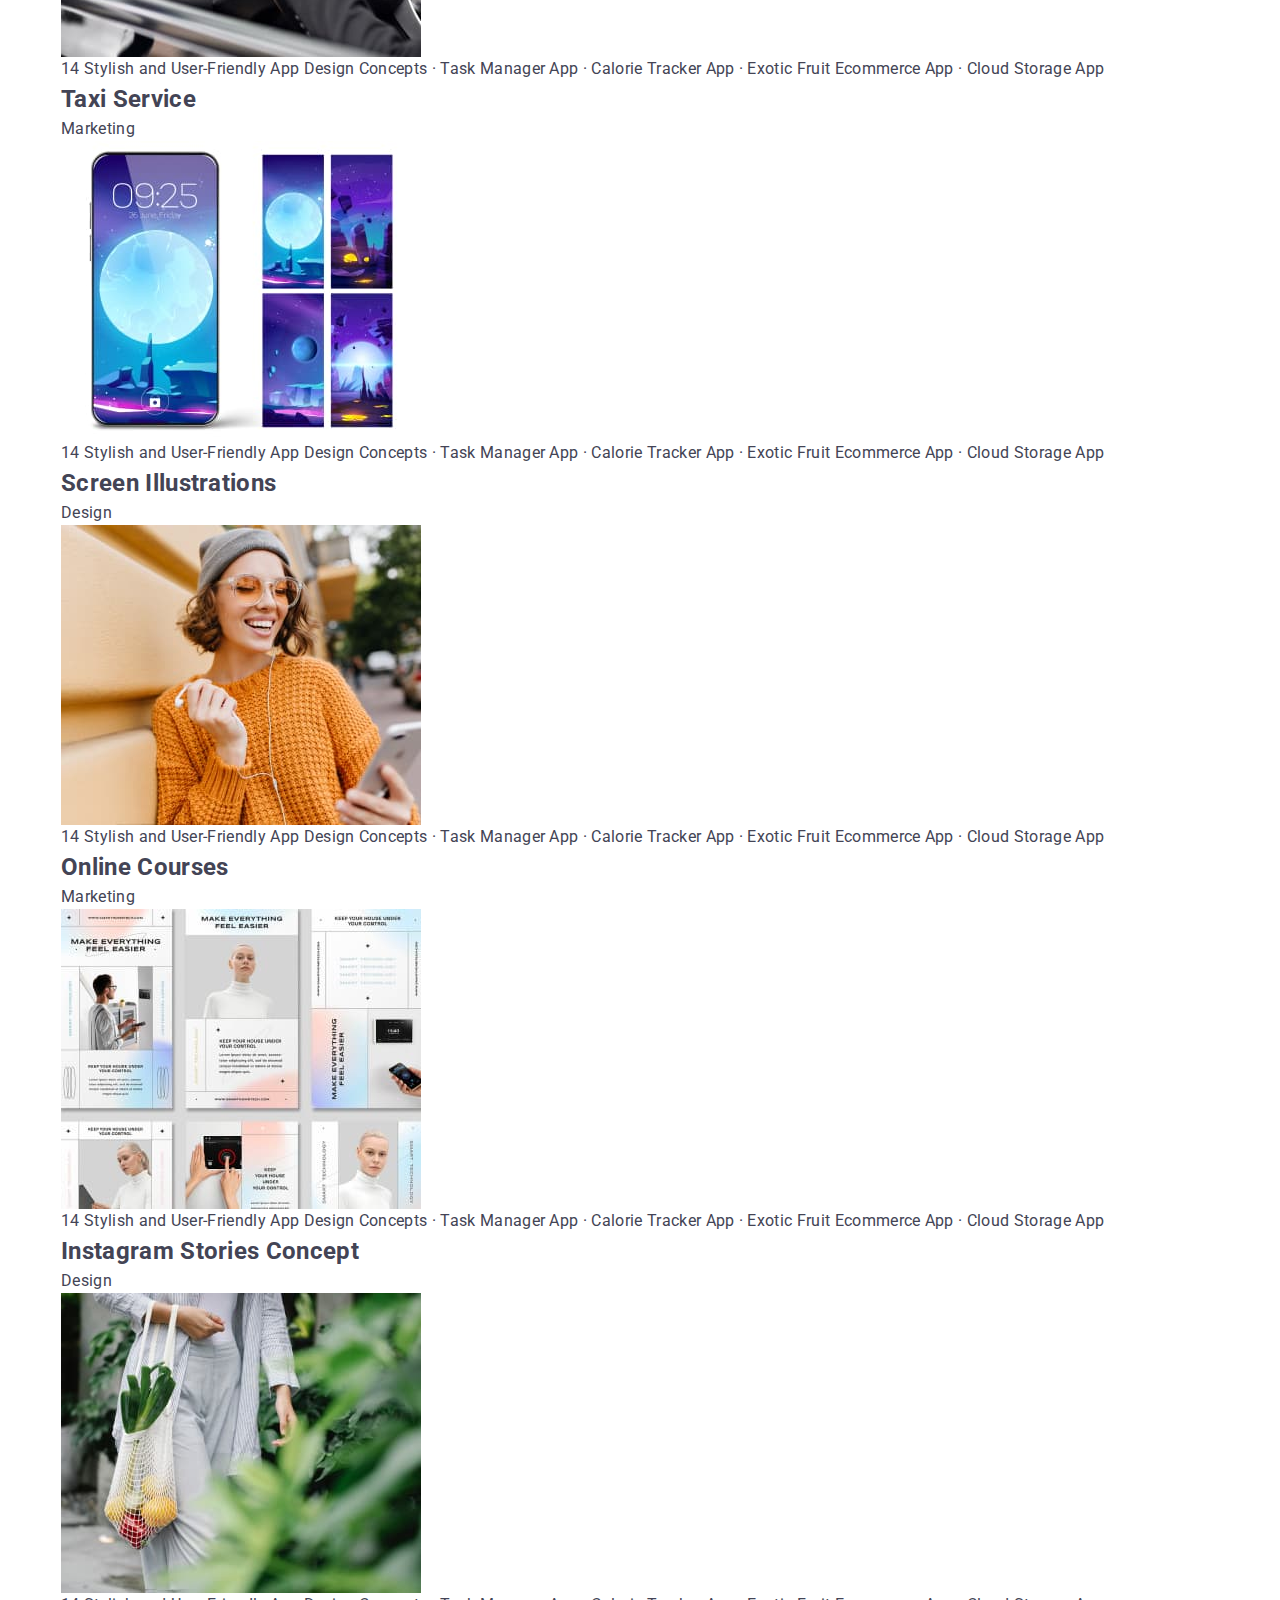
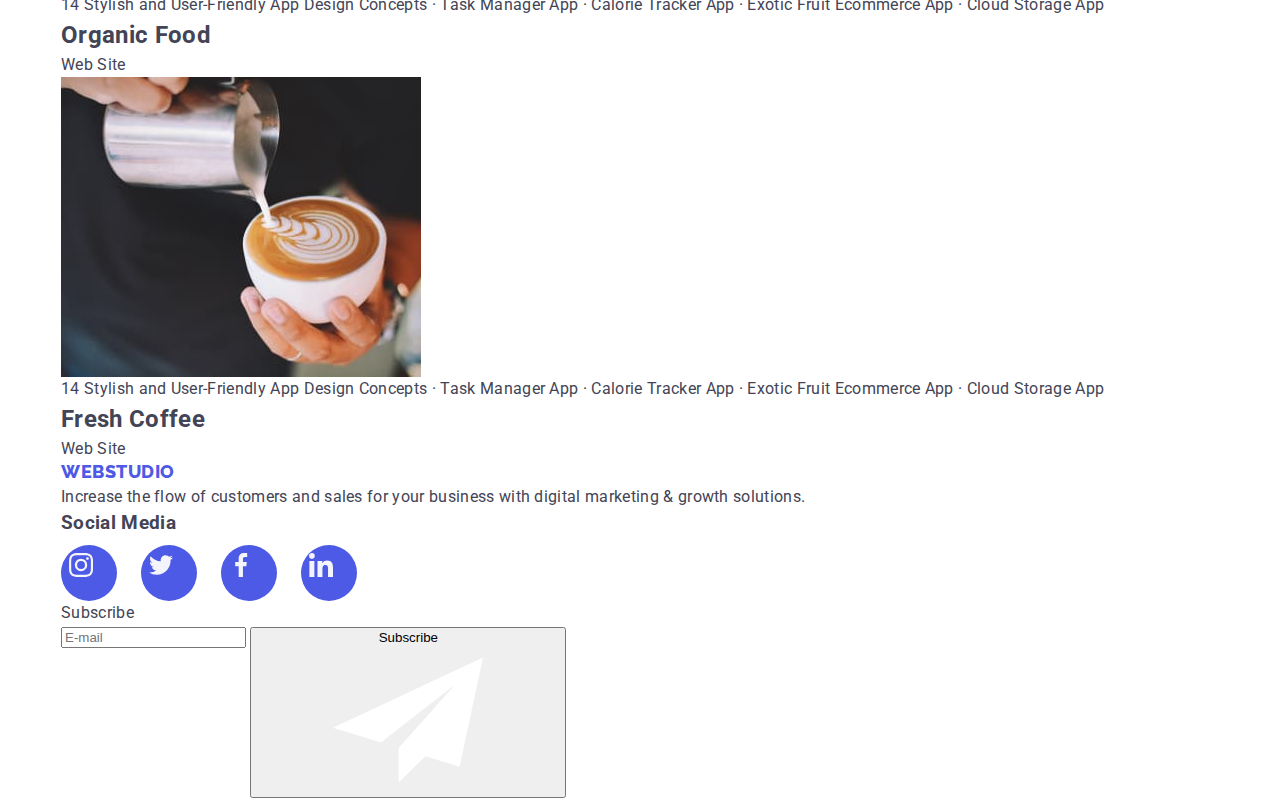
==== commit 6beeb31a: "hw7.1" ====
--- a/portfolio.html
+++ b/portfolio.html
@@ -263,5 +263,6 @@
       </div>
     </footer>
     <script src="./modal.js"></script>
+            <script src="./mobile-menu.js"></script>
   </body>
 </html>
--- a/css/styles.css
+++ b/css/styles.css
@@ -31,14 +31,6 @@
   list-style: none;
 }
 
-.container {
-  width: 1158px;
-  padding-left: 15px;
-  padding-right: 15px;
-  margin-left: auto;
-  margin-right: auto;
-}
-
 h1,
 h2,
 h3,
@@ -58,20 +50,58 @@
   display: block;
 }
 
-.section {
-  padding-top: 120px;
-  padding-bottom: 120px;
-}
+.container {
+  width: 100%;
+  padding-left: 16px;
+  padding-right: 16px;
+}
+
+@media screen and (min-width: 428px) {
+  .container {
+    width: 428px;
+    margin-left: auto;
+    margin-right: auto;
+  }
+}
+
+@media screen and (min-width: 768px) {
+  .container {
+    width: 768px;
+  }
+}
+
+@media screen and (min-width: 1158px) {
+  .container {
+    width: 1158px;
+    padding-left: 15px;
+    padding-right: 15px;
+  }
+}
+
+.h2 {
+  text-align: center;
+  font-size: 36px;
+  font-weight: 700;
+  line-height: 1.11;
+  letter-spacing: 0.72px;
+  text-transform: capitalize;
+  color: var(--color-navyBlue-Dark);
+}
+
 /* /Ult */
 
 /* Header  */
-
 .header {
   border-bottom: 1px solid var(--color-cornflower-accent);
 }
 
-.nav-container {
-  display: flex;
+@media screen and (max-width: 768px) {
+  .nav-list-link {
+    display: none;
+  }
+  .contact-list {
+    display: none;
+  }
 }
 
 .logo {
@@ -88,102 +118,261 @@
   color: var(--color-navyBlue-Dark);
 }
 
-.nav-list {
-  display: flex;
-}
-
-.nav-list-item > .link:hover,
-.nav-list-item > .link:focus {
-  color: var(--color-Slate-text);
-}
-
-.nav-list-item > .link:active,
-.contact-list-item:active {
-  color: var(--color-iris-primaryBrand);
-}
-
-.nav-list-item:first-child {
-  margin-right: 76px;
-}
-
-.nav-list-item.active::after {
-  content: '';
-  display: block;
-  width: 100%;
-  height: 4px;
-  border-radius: 2px;
-  background-color: var(--color-ocean-pressedSeat);
-}
-
-.nav-list-item > .link {
-  display: block;
-  padding-top: 25.5px;
-  padding-bottom: 21.5px;
-}
-
-.nav-list-item:not(:first-child) {
-  margin-left: 40px;
-}
-
-.nav-list-link {
-  color: var(--NAVY-BLUE, #2e2f42);
-  font-weight: 500;
-  line-height: 1.5;
-  letter-spacing: 0.32px;
-
-  transition: color 250ms cubic-bezier(0.4, 0, 0.2, 1);
-}
-
-.contact-list {
-  display: flex;
-  margin-left: auto;
-}
-
-.contact-list-item {
-  display: inline-block;
-  padding-top: 25.5px;
-  padding-bottom: 25.5px;
-  color: inherit;
-
-  transition: color 250ms cubic-bezier(0.4, 0, 0.2, 1);
+.burger-icon {
+  stroke: var(--color-navyBlue-Dark);
+  width: 32px;
+  height: 22px;
+}
+
+@media screen and (min-width: 768px) {
+  .burger {
+    display: none;
+  }
+  .nav-list {
+    display: flex;
+    align-items: baseline;
+  }
+
+  .nav-list-item .link {
+    padding-top: 24px;
+  }
+
+  .nav-list-item > .link:hover,
+  .nav-list-item > .link:focus {
+    color: var(--color-Slate-text);
+  }
+
+  .nav-list-item > .link:active,
+  .contact-list-item:active {
+    color: var(--color-iris-primaryBrand);
+  }
+
+  .nav-list-item:first-child {
+    margin-right: 76px;
+  }
+
+  .nav-list-item.active::after {
+    content: '';
+    display: block;
+    width: 100%;
+    height: 4px;
+    border-radius: 2px;
+    background-color: var(--color-ocean-pressedSeat);
+  }
+  .nav-list-item:not(:first-child) {
+    margin-left: 40px;
+  }
+
+  .nav-list-link {
+    color: var(--NAVY-BLUE, #2e2f42);
+    font-weight: 500;
+    line-height: 1.5;
+    letter-spacing: 0.32px;
+    display: block;
+    padding-top: 24px;
+    padding-bottom: 24px;
+    transition: color 250ms cubic-bezier(0.4, 0, 0.2, 1);
+  }
 }
 
 .contact-list-item:last-child {
   margin-left: 40px;
 }
+
+.burger {
+  background-color: transparent;
+  border: none;
+  margin-top: 24px;
+  margin-bottom: 24px;
+}
+
+.nav-container {
+  display: flex;
+}
+
+@media screen and (max-width: 768px) {
+  .nav-container {
+    justify-content: space-between;
+    align-items: center;
+  }
+}
+
+.contact-list {
+  margin-left: auto;
+  padding-top: 16px;
+}
+.contact-list-item {
+  font-size: 12px;
+  line-height: 1.16;
+  letter-spacing: 0.48px;
+  color: var(--color-Slate-text);
+}
+@media screen and (min-width: 1158px) {
+  .contact-list {
+    display: flex;
+    margin-left: auto;
+    padding-top: 24px;
+  }
+  .contact-list-item {
+    font-size: 16px;
+    line-height: 1.5;
+    letter-spacing: 0.32px;
+  }
+}
+/* Modal  */
+.mobile-menu {
+  position: fixed;
+  top: 0;
+  left: 0;
+  z-index: 1000;
+  width: 100%;
+  height: 100%;
+  background-color: var(--color-white);
+
+  visibility: hidden;
+  pointer-events: none;
+
+  transform: translateX(100%);
+  transition: transform 250ms ease-in-out;
+}
+
+.mobile-menu.is-open {
+  transform: translateX(0);
+}
+.close-mobile-menu {
+  position: absolute;
+  right: 24px;
+  top: 24px;
+  width: 24px;
+  height: 24px;
+  border-radius: 50%;
+  border-color: rgba(0, 0, 0, 0.1);
+  background-color: var(--color-cornflower-accent);
+}
+
+.close-mobile-menu-icon {
+  border-radius: ;
+  width: 8px;
+  height: 8px;
+  fill: var(--color-navyBlue-Dark);
+}
+
+.is-open {
+  visibility: visible;
+  pointer-events: auto;
+}
+
+.mob-nav-list:not(:last-child) {
+  margin-bottom: 40px;
+}
+
+.mob-nav {
+  margin-top: 80px;
+}
+
+.mobile-menu-container {
+  position: relative;
+  height: 100%;
+  display: flex;
+  flex-direction: column;
+  justify-content: space-between;
+}
+
+.mobile-menu-container > .bottom-mob > .social-list {
+  padding-bottom: 40px;
+  justify-content: flex-start;
+  column-gap: 56px;
+}
+
+.mobile-menu-container > .bottom-mob > .mob-contact-list .h2 {
+  text-align: left;
+  margin-bottom: 40px;
+  display: inline-block;
+}
+
+.bottom-mob {
+  display: flex;
+  flex-direction: column;
+  row-gap: 48px;
+  margin-bottom: 40px;
+}
+
+.mobile-menu-container > .bottom-mob > .mob-contact-list .h3 {
+  color: var(--color-Slate-text);
+  font-size: 20px;
+}
+
+.mob-nav-list > .link:active,
+.mob-contact-list .link:active {
+  color: var(--color-ocean-pressedSeat);
+}
+
+.footer-social-links.mob:active {
+  background-color: var(--color-Green-Success);
+}
+/* /Modal  */
 /* /header  */
 /* Hero  */
 .h1 {
   display: block;
-  width: 496px;
   margin-left: auto;
   margin-right: auto;
+  width: 320px;
   text-align: center;
-  font-size: 56px;
+  font-size: 36px;
   font-weight: 700;
-  line-height: 1.07;
-  letter-spacing: 1.12px;
+  line-height: 1.11;
+  letter-spacing: 0.72px;
   color: var(--color-white);
 }
 
+@media screen and (min-width: 768px) {
+  .h1 {
+    width: 496px;
+    font-size: 56px;
+    line-height: 1.07;
+    letter-spacing: 1.12px;
+  }
+}
 .hero-section {
   background-image: linear-gradient(rgba(46, 47, 66, 0.7), rgba(46, 47, 66, 0.7)),
-    url('../images/portfolio-images/people-office\ 1.jpg');
+    url('../images/portfolio-images/hero-mob.jpg');
   background-repeat: no-repeat;
   background-size: cover;
   background-position: center;
   background-color: var(--color-navyBlue-Dark);
-  padding-top: 188px;
+  padding-top: 112px;
   padding-left: 15px;
   padding-right: 15px;
   padding-bottom: 188px;
+  max-width: 100%;
+  margin-left: auto;
+  margin-right: auto;
+}
+
+@media screen and (min-width: 768px) {
+  .hero-section {
+    padding-top: 188px;
+    background-image: linear-gradient(rgba(46, 47, 66, 0.7), rgba(46, 47, 66, 0.7)),
+      url('../images/portfolio-images/people-office\ 1.jpg');
+    max-width: 1158px;
+  }
+}
+
+@media screen and (min-width: 1158px) {
+  .hero-section {
+    padding-top: 188px;
+    background-image: linear-gradient(rgba(46, 47, 66, 0.7), rgba(46, 47, 66, 0.7)),
+      url('../images/portfolio-images/people-office\ 1.jpg');
+    max-width: 1440px;
+  }
 }
 
 .heroButton {
   display: block;
   margin-left: auto;
   margin-right: auto;
-  margin-top: 48px;
+  margin-top: 72px;
   padding: 16px 32px;
   border-radius: 4px;
   border: none;
@@ -201,6 +390,18 @@
     box-shadow 250ms cubic-bezier(0.4, 0, 0.2, 1);
 }
 
+@media screen and (min-width: 768px) {
+  .heroButton {
+    margin-top: 36px;
+  }
+}
+
+@media screen and (min-width: 1158px) {
+  .heroButton {
+    margin-top: 48px;
+  }
+}
+
 .heroButton:hover,
 .heroButton:focus {
   box-shadow: 0px 2px 1px 0px rgba(46, 47, 66, 0.08), 0px 1px 1px 0px rgba(46, 47, 66, 0.16),
@@ -212,10 +413,15 @@
 
   box-shadow: 0px 4px 4px 0px rgba(0, 0, 0, 0.15);
 }
+/* 
+
+
+
+*/
 /* /Hero  */
 /* Oportunities  */
 
-.oportunities-list-item::before {
+/* .oportunities-list-item::before {
   content: '';
   display: block;
   width: 264px;
@@ -263,61 +469,21 @@
   font-weight: 500;
   line-height: 1.2;
   letter-spacing: 0.4px;
-}
+} */
 /* /Oportunities  */
 /* What are we doing */
 
-.photo-list {
+/* .photo-list {
   display: flex;
   column-gap: 24px;
   justify-content: center;
   margin-top: 72px;
   padding-bottom: 120px;
 }
-.h2 {
-  text-align: center;
-  font-size: 36px;
-  font-weight: 700;
-  line-height: 1.11;
-  letter-spacing: 0.72px;
-  text-transform: capitalize;
-  color: var(--color-navyBlue-Dark);
-}
+
+} */
 /* /What are we doing */
 /* Our team */
-
-.team-section {
-  background-color: var(--color-cloud-light);
-}
-
-.team-text {
-  padding: 32px 16px;
-  background-color: var(--color-white);
-  border-bottom-left-radius: 4px;
-  border-bottom-right-radius: 4px;
-}
-
-.team-text > .h3 {
-  margin-bottom: 8px;
-}
-.team-list {
-  display: flex;
-  column-gap: 24px;
-  margin-top: 72px;
-}
-
-.team-list-item {
-  text-align: center;
-  box-shadow: 0px 2px 1px 0px rgba(46, 47, 66, 0.08), 0px 1px 1px 0px rgba(46, 47, 66, 0.16),
-    0px 1px 6px 0px rgba(46, 47, 66, 0.08);
-}
-
-.social-list {
-  display: flex;
-  column-gap: 24px;
-  margin-top: 8px;
-}
-
 .social-list-link {
   display: block;
   border-radius: 50%;
@@ -340,9 +506,44 @@
   width: 16px;
   height: 16px;
 }
+
+.social-list {
+  display: flex;
+  column-gap: 24px;
+  margin-top: 8px;
+}
+/* .team-section {
+  background-color: var(--color-cloud-light);
+}
+
+.team-text {
+  padding: 32px 16px;
+  background-color: var(--color-white);
+  border-bottom-left-radius: 4px;
+  border-bottom-right-radius: 4px;
+}
+
+.team-text > .h3 {
+  margin-bottom: 8px;
+}
+.team-list {
+  display: flex;
+  column-gap: 24px;
+  margin-top: 72px;
+}
+
+.team-list-item {
+  text-align: center;
+  box-shadow: 0px 2px 1px 0px rgba(46, 47, 66, 0.08), 0px 1px 1px 0px rgba(46, 47, 66, 0.16),
+    0px 1px 6px 0px rgba(46, 47, 66, 0.08);
+}
+
+
+
+*/
 /* /Our team */
 /* Customers list  */
-.customers-list {
+/* .customers-list {
   display: flex;
   column-gap: 24px;
   justify-content: center;
@@ -364,10 +565,10 @@
 .customers-icon:hover {
   border-color: var(--color-ocean-pressedSeat);
   fill: var(--color-ocean-pressedSeat);
-}
+} */
 /* /Customers list  */
 /* Modal  */
-.modal {
+/* .modal {
   width: 100vw;
   height: 100vh;
   background-color: rgba(46, 47, 66, 0.4);
@@ -587,11 +788,20 @@
   background: #404bbf;
 
   box-shadow: 0px 4px 4px 0px rgba(0, 0, 0, 0.15);
-}
+} */
 
 /* /Modal  */
 /* Footer */
-.bot-logo,
+
+.footer-social-icons {
+  width: 24px;
+  height: 24px;
+}
+.footer-social-links {
+  padding: 8px;
+}
+
+/* .bot-logo,
 .bot-text {
   color: var(--color-cloud-light);
 }
@@ -622,14 +832,8 @@
   margin-bottom: 16px;
 }
 
-.footer-social-icons {
-  width: 24px;
-  height: 24px;
-}
-
-.footer-social-links {
-  padding: 8px;
-}
+
+
 
 .footer-social-list {
   column-gap: 16px;
@@ -699,13 +903,13 @@
 .send-form {
   display: flex;
   column-gap: 24px;
-}
+} */
 
 /* /Footer  */
 
 /* Filtr buttons  */
 
-.filtr-list {
+/* .filtr-list {
   display: flex;
   justify-content: center;
   column-gap: 24px;
@@ -737,12 +941,12 @@
   background: var(--IRIS, #4d5ae5);
   box-shadow: 0px 2px 2px 0px rgba(0, 0, 0, 0.12), 0px 2px 1px 0px rgba(0, 0, 0, 0.08),
     0px 3px 1px 0px rgba(0, 0, 0, 0.1);
-}
+} */
 /* /Filtr Buttons  */
 
 /* Portfolio list  */
 
-.portfolio-list {
+/* .portfolio-list {
   display: flex;
   flex-wrap: wrap;
   gap: 48px 24px;
@@ -793,6 +997,6 @@
 
 .portfolio-text > .h3 {
   margin-bottom: 8px;
-}
+} */
 
 /* /Portfolio list  */
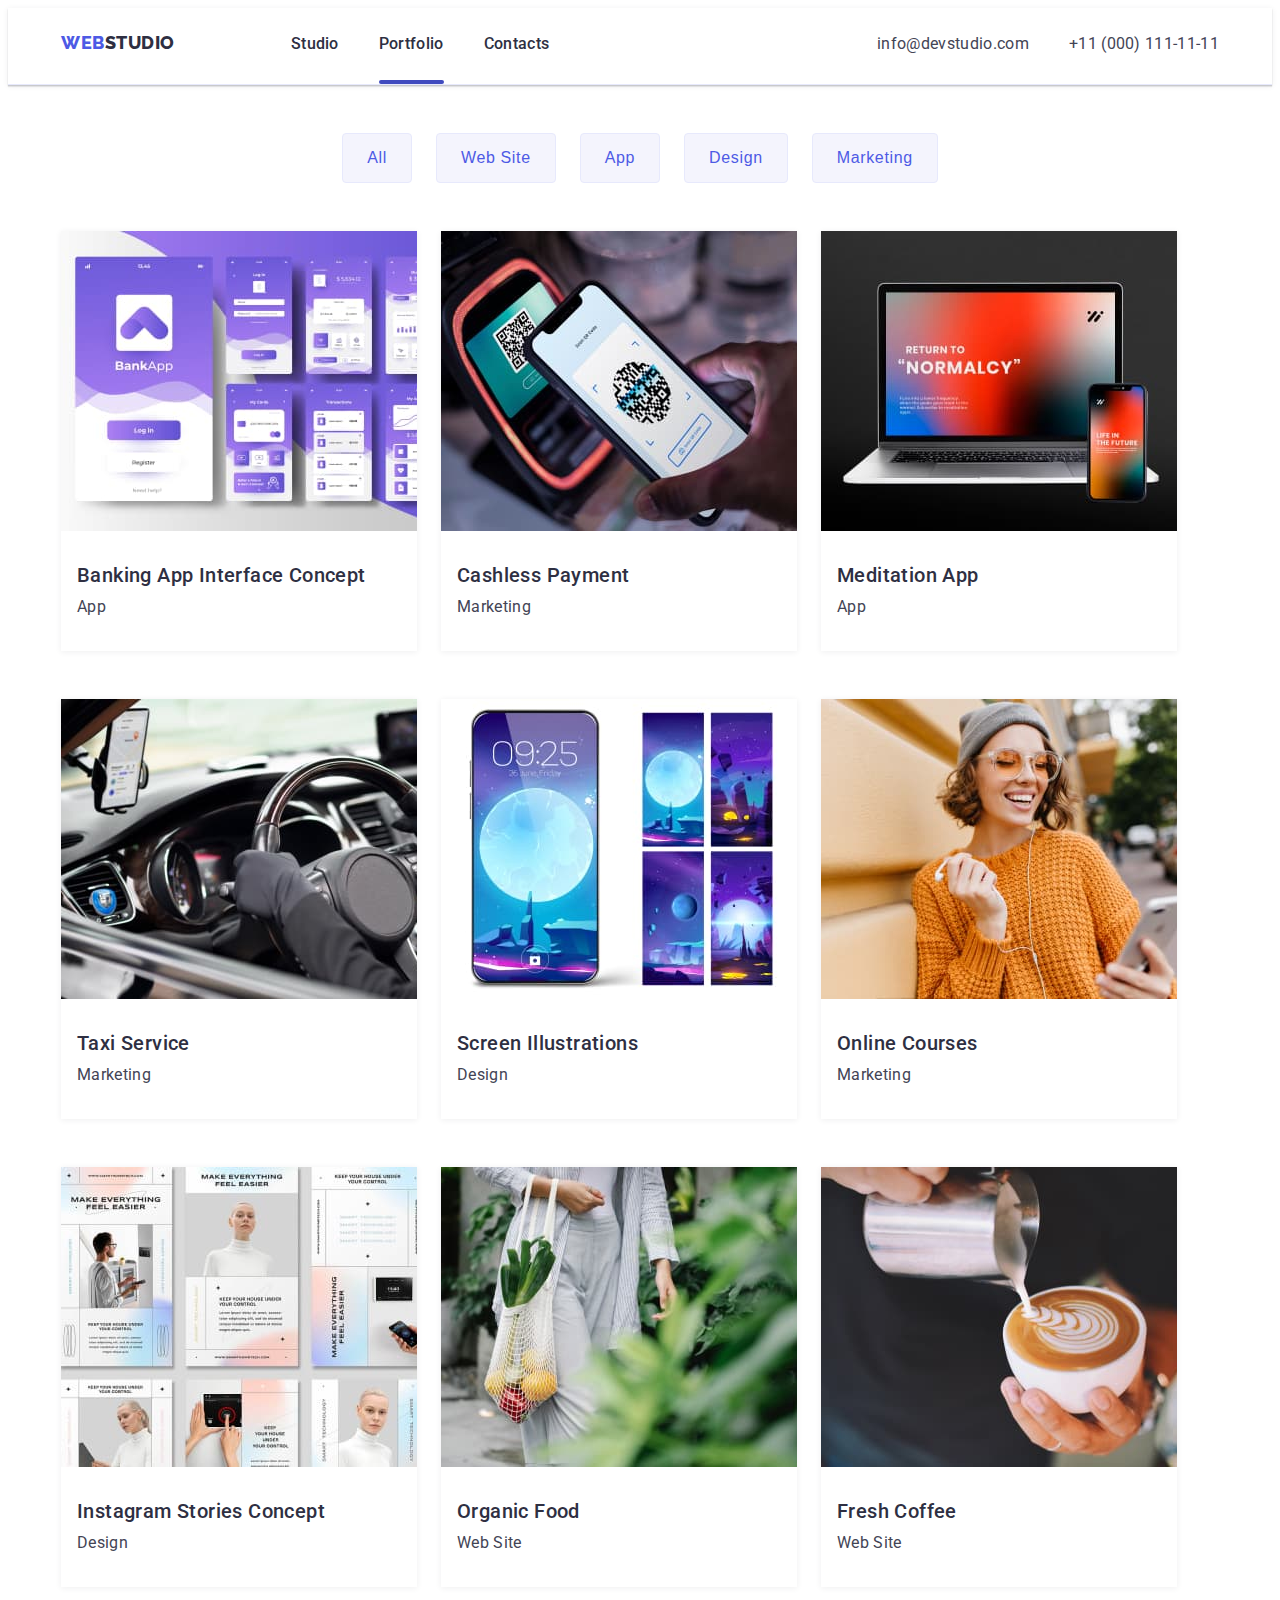
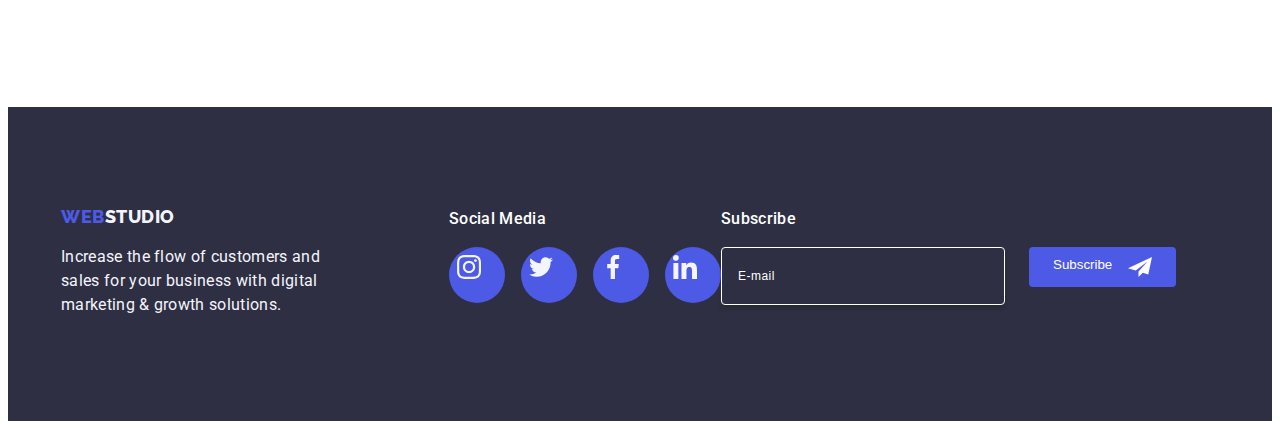
==== commit 36a18de1: "hwfull" ====
--- a/portfolio.html
+++ b/portfolio.html
@@ -28,7 +28,7 @@
               <a href="index.html" class="link logo">WEB<span class="toplogo">STUDIO</span></a>
             </li>
             <li class="nav-list-item">
-              <a href="index.html" class="link nav-list-link">Studio</a>
+              <a href="index.html" class="link nav-list-link active">Studio</a>
             </li>
             <li class="nav-list-item active">
               <a href="portfolio.html" class="link nav-list-link">Portfolio</a>
@@ -48,18 +48,77 @@
             <a href="tel:+110001111111" class="link contact-list-item">+11 (000) 111-11-11</a>
           </li>
         </ul>
+        <button type="button" class="burger js-open-menu">
+          <svg class="burger-icon">
+            <use href="./images/svg/symbol-defs.svg#burger"></use>
+          </svg>
+        </button>
+      </div>
+      <div class="mobile-menu js-menu-container">
+        <div class="mobile-menu-container container">
+          <button type="button" class="close-mobile-menu js-close-menu">
+            <svg class="close-mobile-menu-icon">
+              <use href="../images/svg/symbol-defs.svg#close"></use>
+            </svg>
+          </button>
+          <nav class="mob-nav">
+            <ul class="list">
+              <li class="mob-nav-list"><a href="./index.html" class="h2 link">Studio</a></li>
+              <li class="mob-nav-list"><a href="./portfolio.html" class="h2 link">Portfolio</a></li>
+              <li class="mob-nav-list"><a href="./Contacts" class="h2 link">Contacts</a></li>
+            </ul>
+          </nav>
+          <div class="bottom-mob">
+            <ul class="list mob-contact-list">
+              <li><a href="tel:+110001111111" class="h2 link">+11 (000) 111-11-11</a></li>
+              <li><a href="mailto:info@devstudio.com" class="h3 link">info@devstudio.com</a></li>
+            </ul>
+            <ul class="social-list footer-social-list list">
+              <li class="social-list-item footer-social-items">
+                <a href="" class="social-list-link footer-social-links mob">
+                  <svg class="social-list-icon footer-social-icons">
+                    <use href="./images/svg/symbol-defs.svg#instagram"></use>
+                  </svg>
+                </a>
+              </li>
+              <li class="social-list-item">
+                <a href="" class="social-list-link footer-social-links mob">
+                  <svg class="social-list-icon footer-social-icons">
+                    <use href="./images/svg/symbol-defs.svg#twitter"></use>
+                  </svg>
+                </a>
+              </li>
+              <li class="social-list-item">
+                <a href="" class="social-list-link footer-social-links mob">
+                  <svg class="social-list-icon footer-social-icons">
+                    <use href="./images/svg/symbol-defs.svg#facebook"></use>
+                  </svg>
+                </a>
+              </li>
+              <li class="social-list-item">
+                <a href="" class="social-list-link footer-social-links mob">
+                  <svg class="social-list-icon footer-social-icons">
+                    <use href="./images/svg/symbol-defs.svg#linkedin"></use>
+                  </svg>
+                </a>
+              </li>
+            </ul>
+          </div>
+        </div>
       </div>
     </header>
     <main>
       <section>
         <h2 hidden>Portfolio buttons filtr</h2>
-        <ul class="list filtr-list">
-          <li><button type="button" class="filtr-button">All</button></li>
-          <li><button type="button" class="filtr-button">Web Site</button></li>
-          <li><button type="button" class="filtr-button">App</button></li>
-          <li><button type="button" class="filtr-button">Design</button></li>
-          <li><button type="button" class="filtr-button">Marketing</button></li>
-        </ul>
+        <div class="container">
+          <ul class="list filtr-list">
+            <li><button type="button" class="filtr-button">All</button></li>
+            <li><button type="button" class="filtr-button">Web Site</button></li>
+            <li><button type="button" class="filtr-button">App</button></li>
+            <li><button type="button" class="filtr-button">Design</button></li>
+            <li><button type="button" class="filtr-button">Marketing</button></li>
+          </ul>
+        </div>
       </section>
       <section>
         <div class="container">
@@ -263,6 +322,6 @@
       </div>
     </footer>
     <script src="./modal.js"></script>
-            <script src="./mobile-menu.js"></script>
+    <script src="./mobile-menu.js"></script>
   </body>
 </html>
--- a/css/styles.css
+++ b/css/styles.css
@@ -88,11 +88,23 @@
   color: var(--color-navyBlue-Dark);
 }
 
+.section {
+  padding-top: 96px;
+}
+
+@media screen and (min-width: 1158px) {
+  .section {
+    padding-top: 120px;
+  }
+}
+
 /* /Ult */
 
 /* Header  */
 .header {
   border-bottom: 1px solid var(--color-cornflower-accent);
+  box-shadow: 0px 1px 6px 0px rgba(46, 47, 66, 0.08), 0px 1px 1px 0px rgba(46, 47, 66, 0.16),
+    0px 2px 1px 0px rgba(46, 47, 66, 0.08);
 }
 
 @media screen and (max-width: 768px) {
@@ -421,46 +433,38 @@
 /* /Hero  */
 /* Oportunities  */
 
-/* .oportunities-list-item::before {
-  content: '';
-  display: block;
-  width: 264px;
-  height: 112px;
-  margin-bottom: 8px;
-
-  background-repeat: no-repeat;
-  background-position: center;
-  background-color: var(--color-cloud-light);
-}
-
-.oportunities-list-item.antenna::before {
-  background-image: url('../images/svg/antenna.svg');
-}
-
-.oportunities-list-item.clock::before {
-  background-image: url('../images/svg/clock.svg');
-}
-
-.oportunities-list-item.diagram::before {
-  background-image: url('../images/svg/diagram.svg');
-}
-
-.oportunities-list-item.astronaut::before {
-  background-image: url('../images/svg/astronaut.svg');
-}
-
-.oportunities-list {
-  display: flex;
-  column-gap: 24px;
+@media screen and (min-width: 1158px) {
+  .oportunities-list-item::before {
+    content: '';
+    display: block;
+    width: 264px;
+    height: 112px;
+    margin-bottom: 8px;
+
+    background-repeat: no-repeat;
+    background-position: center;
+    background-color: var(--color-cloud-light);
+  }
+
+  .oportunities-list-item.antenna::before {
+    background-image: url('../images/svg/antenna.svg');
+  }
+
+  .oportunities-list-item.clock::before {
+    background-image: url('../images/svg/clock.svg');
+  }
+
+  .oportunities-list-item.diagram::before {
+    background-image: url('../images/svg/diagram.svg');
+  }
+
+  .oportunities-list-item.astronaut::before {
+    background-image: url('../images/svg/astronaut.svg');
+  }
 }
 
 .oportunities-list .h3 {
   margin-bottom: 8px;
-}
-
-.oportunities-text {
-  display: block;
-  width: 264px;
 }
 
 .h3 {
@@ -469,11 +473,67 @@
   font-weight: 500;
   line-height: 1.2;
   letter-spacing: 0.4px;
-} */
+}
+
+@media screen and (max-width: 1158px) {
+  .oportunities-section {
+    padding-bottom: 96px;
+  }
+}
+
+@media screen and (max-width: 768px) {
+  .oportunities-list-item > .h3 {
+    text-align: center;
+  }
+  .oportunities-text {
+    font-weight: 500;
+  }
+
+  .oportunities-list-item:not(:last-child) {
+    margin-bottom: 72px;
+  }
+}
+
+@media screen and (min-width: 768px) {
+  .oportunities-list {
+    display: flex;
+    flex-wrap: wrap;
+    gap: 72px 24px;
+  }
+  .oportunities-text {
+    display: block;
+    width: 356px;
+  }
+}
+
+@media screen and (max-width: 1158px) {
+  .oportunities-list-item > .h3 {
+    font-size: 36px;
+    font-weight: 700;
+    line-height: 1.11;
+    letter-spacing: 0.72px;
+    text-transform: capitalize;
+  }
+}
+
+@media screen and (min-width: 1158px) {
+  .oportunities-text {
+    width: 264px;
+  }
+}
+
 /* /Oportunities  */
 /* What are we doing */
 
-/* .photo-list {
+.photo-list-section {
+  display: none;
+}
+@media screen and (min-width: 1158px) {
+  .photo-list-section {
+    display: block;
+  }
+}
+.photo-list {
   display: flex;
   column-gap: 24px;
   justify-content: center;
@@ -481,7 +541,6 @@
   padding-bottom: 120px;
 }
 
-} */
 /* /What are we doing */
 /* Our team */
 .social-list-link {
@@ -512,8 +571,16 @@
   column-gap: 24px;
   margin-top: 8px;
 }
-/* .team-section {
+
+.team-section {
   background-color: var(--color-cloud-light);
+  padding-bottom: 96px;
+}
+
+@media screen and (min-width: 1158px) {
+  .team-section {
+    padding-bottom: 120px;
+  }
 }
 
 .team-text {
@@ -526,10 +593,22 @@
 .team-text > .h3 {
   margin-bottom: 8px;
 }
+
 .team-list {
-  display: flex;
-  column-gap: 24px;
   margin-top: 72px;
+  display: flex;
+  flex-direction: column;
+  align-items: center;
+  row-gap: 72px;
+}
+@media screen and (min-width: 768px) {
+  .team-list {
+    flex-direction: row;
+    flex-wrap: wrap;
+    column-gap: 24px;
+    margin-top: 64px;
+    justify-content: center;
+  }
 }
 
 .team-list-item {
@@ -538,14 +617,14 @@
     0px 1px 6px 0px rgba(46, 47, 66, 0.08);
 }
 
-
-
-*/
 /* /Our team */
 /* Customers list  */
-/* .customers-list {
-  display: flex;
-  column-gap: 24px;
+
+.customers-list {
+  display: flex;
+  flex-wrap: wrap;
+  column-gap: 16px;
+  row-gap: 72px;
   justify-content: center;
   margin-top: 72px;
 }
@@ -554,21 +633,35 @@
   border: 1px solid var(--color-lightSlate-Subtletext);
   fill: #8e8f99;
   border-radius: 4px;
-  padding: 16px 32px;
-  width: 168px;
+  padding: 16px 40px;
+  width: 190px;
   height: 88px;
 
   transition: fill 250ms cubic-bezier(0.4, 0, 0.2, 1),
     border-color 250ms cubic-bezier(0.4, 0, 0.2, 1);
+}
+
+@media screen and (min-width: 168px) {
+  .customers-icon {
+    width: 168px;
+  }
+
+  .customers-list {
+    column-gap: 24px;
+  }
 }
 
 .customers-icon:hover {
   border-color: var(--color-ocean-pressedSeat);
   fill: var(--color-ocean-pressedSeat);
-} */
+}
+.customers-section {
+  padding-bottom: 96px;
+}
+
 /* /Customers list  */
 /* Modal  */
-/* .modal {
+.modal {
   width: 100vw;
   height: 100vh;
   background-color: rgba(46, 47, 66, 0.4);
@@ -788,7 +881,7 @@
   background: #404bbf;
 
   box-shadow: 0px 4px 4px 0px rgba(0, 0, 0, 0.15);
-} */
+}
 
 /* /Modal  */
 /* Footer */
@@ -801,14 +894,15 @@
   padding: 8px;
 }
 
-/* .bot-logo,
+.bot-logo,
 .bot-text {
   color: var(--color-cloud-light);
 }
 
 .bot-text {
-  display: block;
-  width: 264px;
+  display: inline-block;
+  text-align: left;
+  width: 268px;
   margin-top: 17.5px;
 }
 .footer {
@@ -816,24 +910,63 @@
   padding-top: 100px;
   padding-bottom: 100px;
 }
-
+.footer-flex {
+  display: flex;
+  flex-direction: column;
+  justify-content: center;
+  margin-bottom: 72px;
+}
+
+.footer-flex > .logo {
+  text-align: center;
+}
 .footer-container {
   display: flex;
-}
-
-.footer-flex:first-child {
-  margin-right: 120px;
-}
-
+  flex-direction: column;
+  align-items: center;
+}
 .footerh3 {
   font-size: 16px;
   font-weight: 500;
   color: var(--color-white);
   margin-bottom: 16px;
-}
-
-
-
+  text-align: center;
+}
+.footer-form {
+  display: flex;
+  flex-direction: column;
+  width: 100%;
+}
+
+@media screen and (min-width: 768px) {
+  .footer-container {
+    flex-direction: row;
+    flex-wrap: wrap;
+    align-items: flex-start;
+  }
+
+  .footer-flex {
+    margin-right: 24px;
+    margin-left: 108px;
+  }
+
+  .footer-flex > .logo {
+    text-align: left;
+  }
+
+  .footerh3 {
+    text-align: left;
+  }
+
+  .footer-form {
+    align-items: flex-start;
+    margin-left: 108px;
+  }
+}
+
+.footer-social {
+  margin-bottom: 72px;
+}
 
 .footer-social-list {
   column-gap: 16px;
@@ -843,13 +976,13 @@
 .footer-social-links:focus {
   background-color: var(--color-Green-Success);
 }
-
 .mail-form {
-  margin-left: 80px;
+  width: 100%;
 }
 
 .footer-label {
-  display: block;
+  display: inline-block;
+  text-align: center;
   margin-bottom: 16px;
   color: var(--color-white);
   font-weight: 500;
@@ -863,8 +996,9 @@
   padding-top: 8px;
   padding-bottom: 8px;
   padding-left: 16px;
-
-  min-width: 264px;
+  margin-bottom: 16px;
+
+  width: 100%;
   background-color: transparent;
   border: 1px solid var(--color-white);
   box-shadow: 0px 4px 4px 0px rgba(0, 0, 0, 0.15);
@@ -902,19 +1036,67 @@
 
 .send-form {
   display: flex;
+  flex-direction: column;
   column-gap: 24px;
-} */
+  align-items: center;
+}
+
+@media screen and (min-width: 768px) {
+  .send-form {
+    flex-direction: row;
+    align-items: flex-start;
+  }
+
+  .footer-input {
+    display: block;
+    width: 264px;
+    height: 40px;
+  }
+}
+
+@media screen and (min-width: 1158px) {
+  .footer-container {
+    flex-direction: row;
+  }
+
+  .mail-form {
+    width: auto;
+  }
+
+  .footer-form {
+    margin-left: 0;
+  }
+  .footer-social {
+    margin-right: 80px;
+  }
+  .footer-flex {
+    margin-right: 120px;
+    margin-left: 0;
+    margin-bottom: 0;
+  }
+  .footer-social {
+    margin-bottom: 0;
+  }
+}
 
 /* /Footer  */
 
 /* Filtr buttons  */
 
-/* .filtr-list {
-  display: flex;
-  justify-content: center;
+.filtr-list {
+  display: flex;
+  justify-content: flex-start;
+  flex-wrap: wrap;
   column-gap: 24px;
-  margin-top: 96px;
-  margin-bottom: 72px;
+  row-gap: 16px;
+  margin-top: 48px;
+  margin-bottom: 48px;
+}
+
+@media screen and (min-width: 768px) {
+  .filtr-list {
+    justify-content: center;
+  }
 }
 .filtr-button {
   padding: 12px 24px;
@@ -941,16 +1123,28 @@
   background: var(--IRIS, #4d5ae5);
   box-shadow: 0px 2px 2px 0px rgba(0, 0, 0, 0.12), 0px 2px 1px 0px rgba(0, 0, 0, 0.08),
     0px 3px 1px 0px rgba(0, 0, 0, 0.1);
-} */
+}
 /* /Filtr Buttons  */
 
 /* Portfolio list  */
 
-/* .portfolio-list {
+.portfolio-list {
   display: flex;
   flex-wrap: wrap;
   gap: 48px 24px;
   margin-bottom: 120px;
+}
+
+@media screen and (max-width: 768px) {
+  .portfolio-list {
+    justify-content: flex-start;
+  }
+}
+
+@media screen and (min-width: 768px) {
+  .portfolio-list li {
+    width: 356px;
+  }
 }
 
 .portfolio-list li:hover,
@@ -997,6 +1191,6 @@
 
 .portfolio-text > .h3 {
   margin-bottom: 8px;
-} */
+}
 
 /* /Portfolio list  */
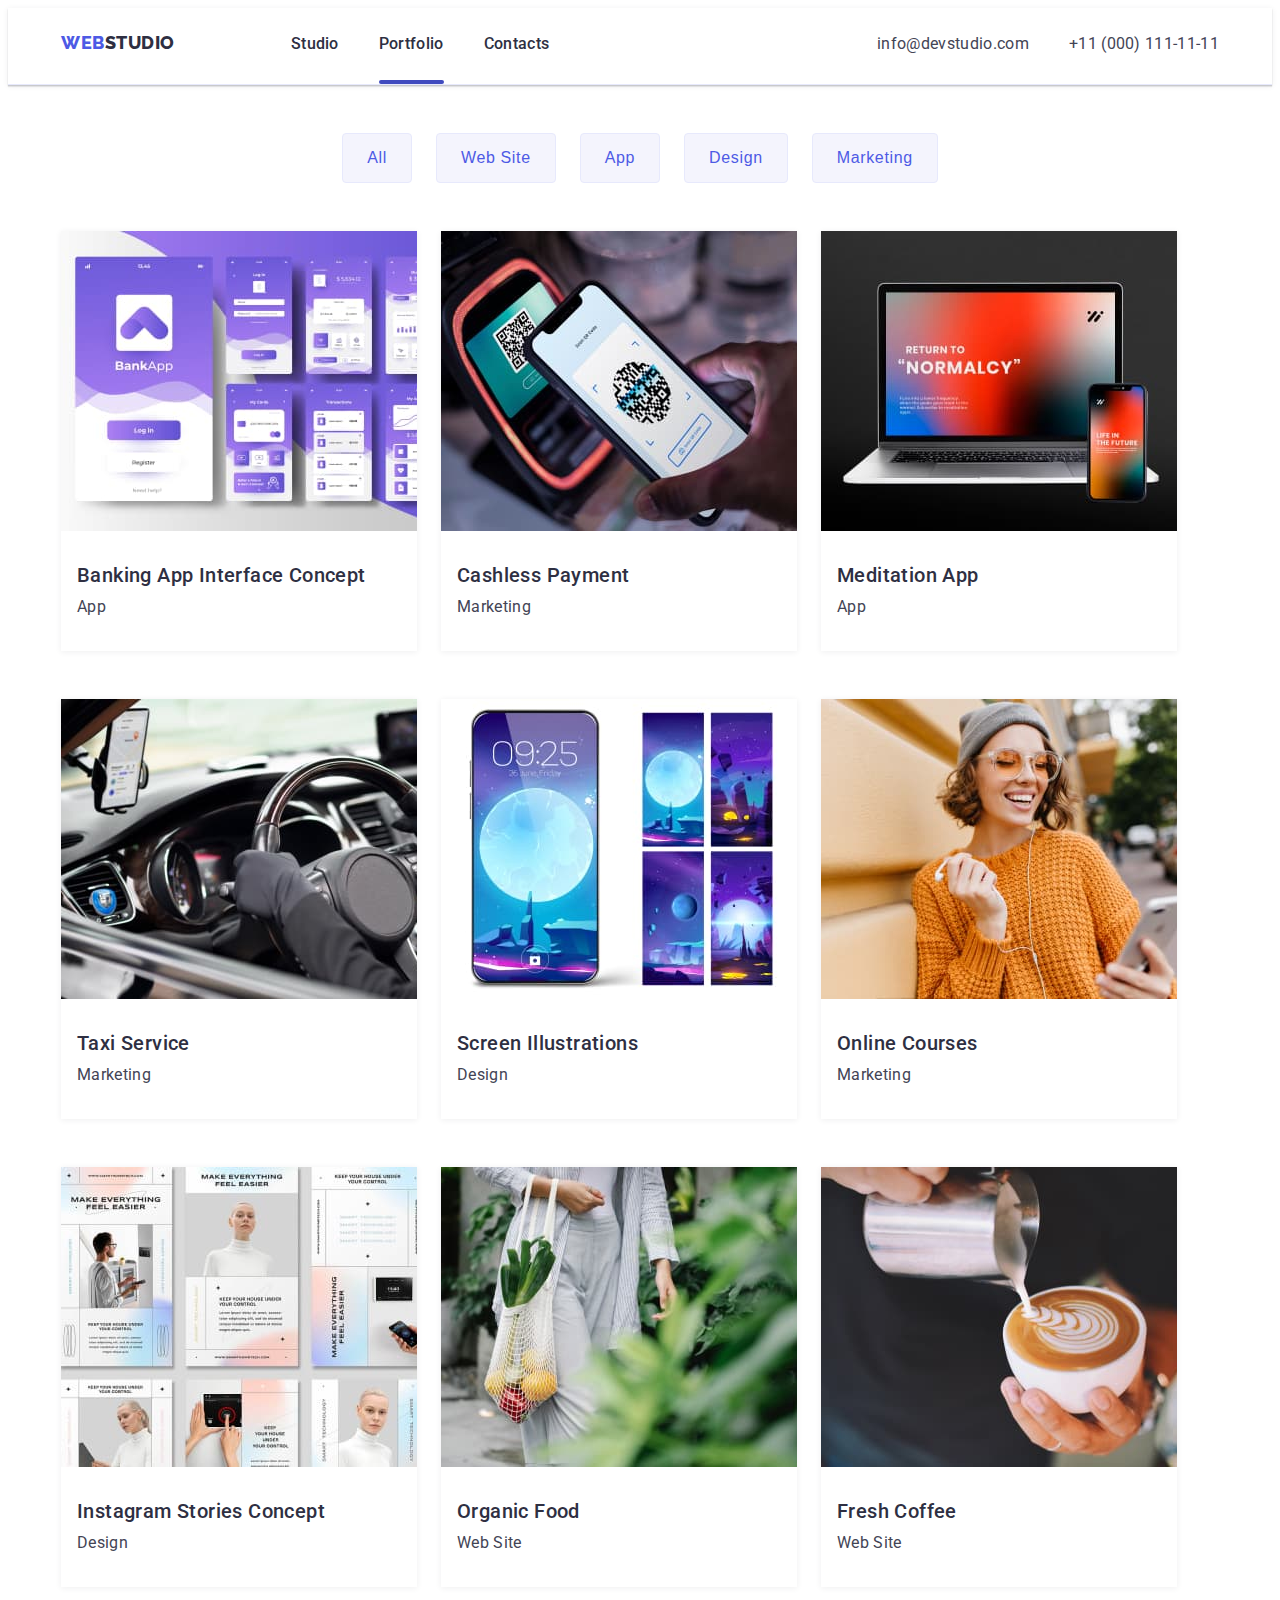
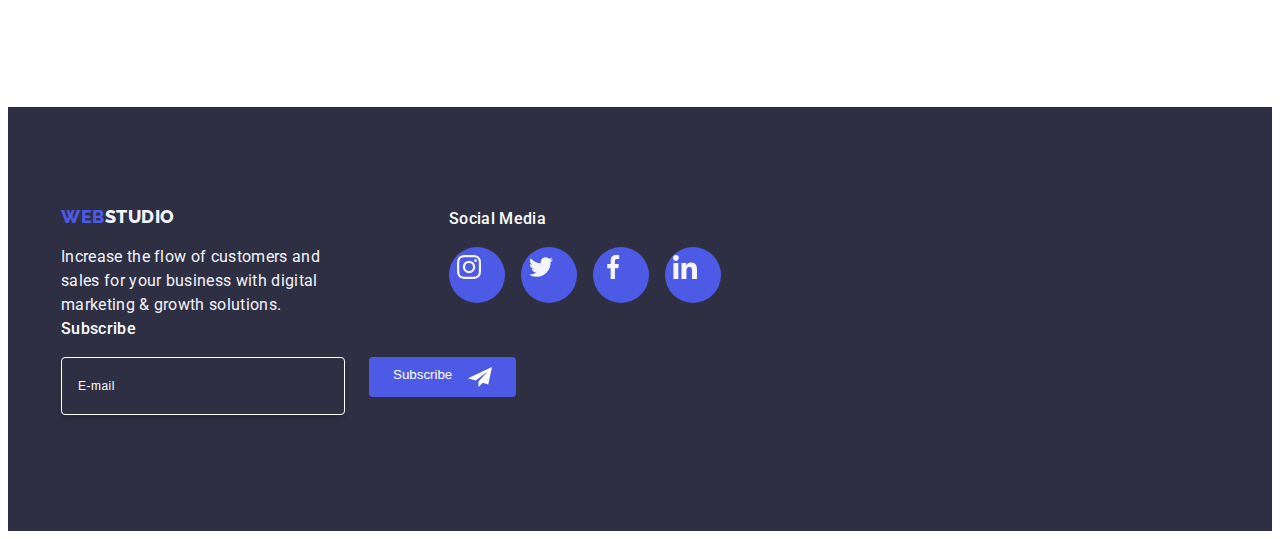
==== commit a56640ba: "close" ====
--- a/portfolio.html
+++ b/portfolio.html
@@ -58,7 +58,7 @@
         <div class="mobile-menu-container container">
           <button type="button" class="close-mobile-menu js-close-menu">
             <svg class="close-mobile-menu-icon">
-              <use href="../images/svg/symbol-defs.svg#close"></use>
+              <use href="./images/svg/symbol-defs.svg#close"></use>
             </svg>
           </button>
           <nav class="mob-nav">
@@ -272,7 +272,7 @@
             growth solutions.
           </p>
         </div>
-        <div class="">
+        <div class="footer-social">
           <h3 class="footerh3">Social Media</h3>
           <ul class="social-list footer-social-list list">
             <li class="social-list-item footer-social-items">
@@ -306,7 +306,7 @@
           </ul>
         </div>
         <div class="mail-form">
-          <form>
+          <form class="footer-form">
             <label class="footer-label">Subscribe</label>
             <div class="send-form">
               <input type="email" name="email" placeholder="E-mail" class="footer-input" />
